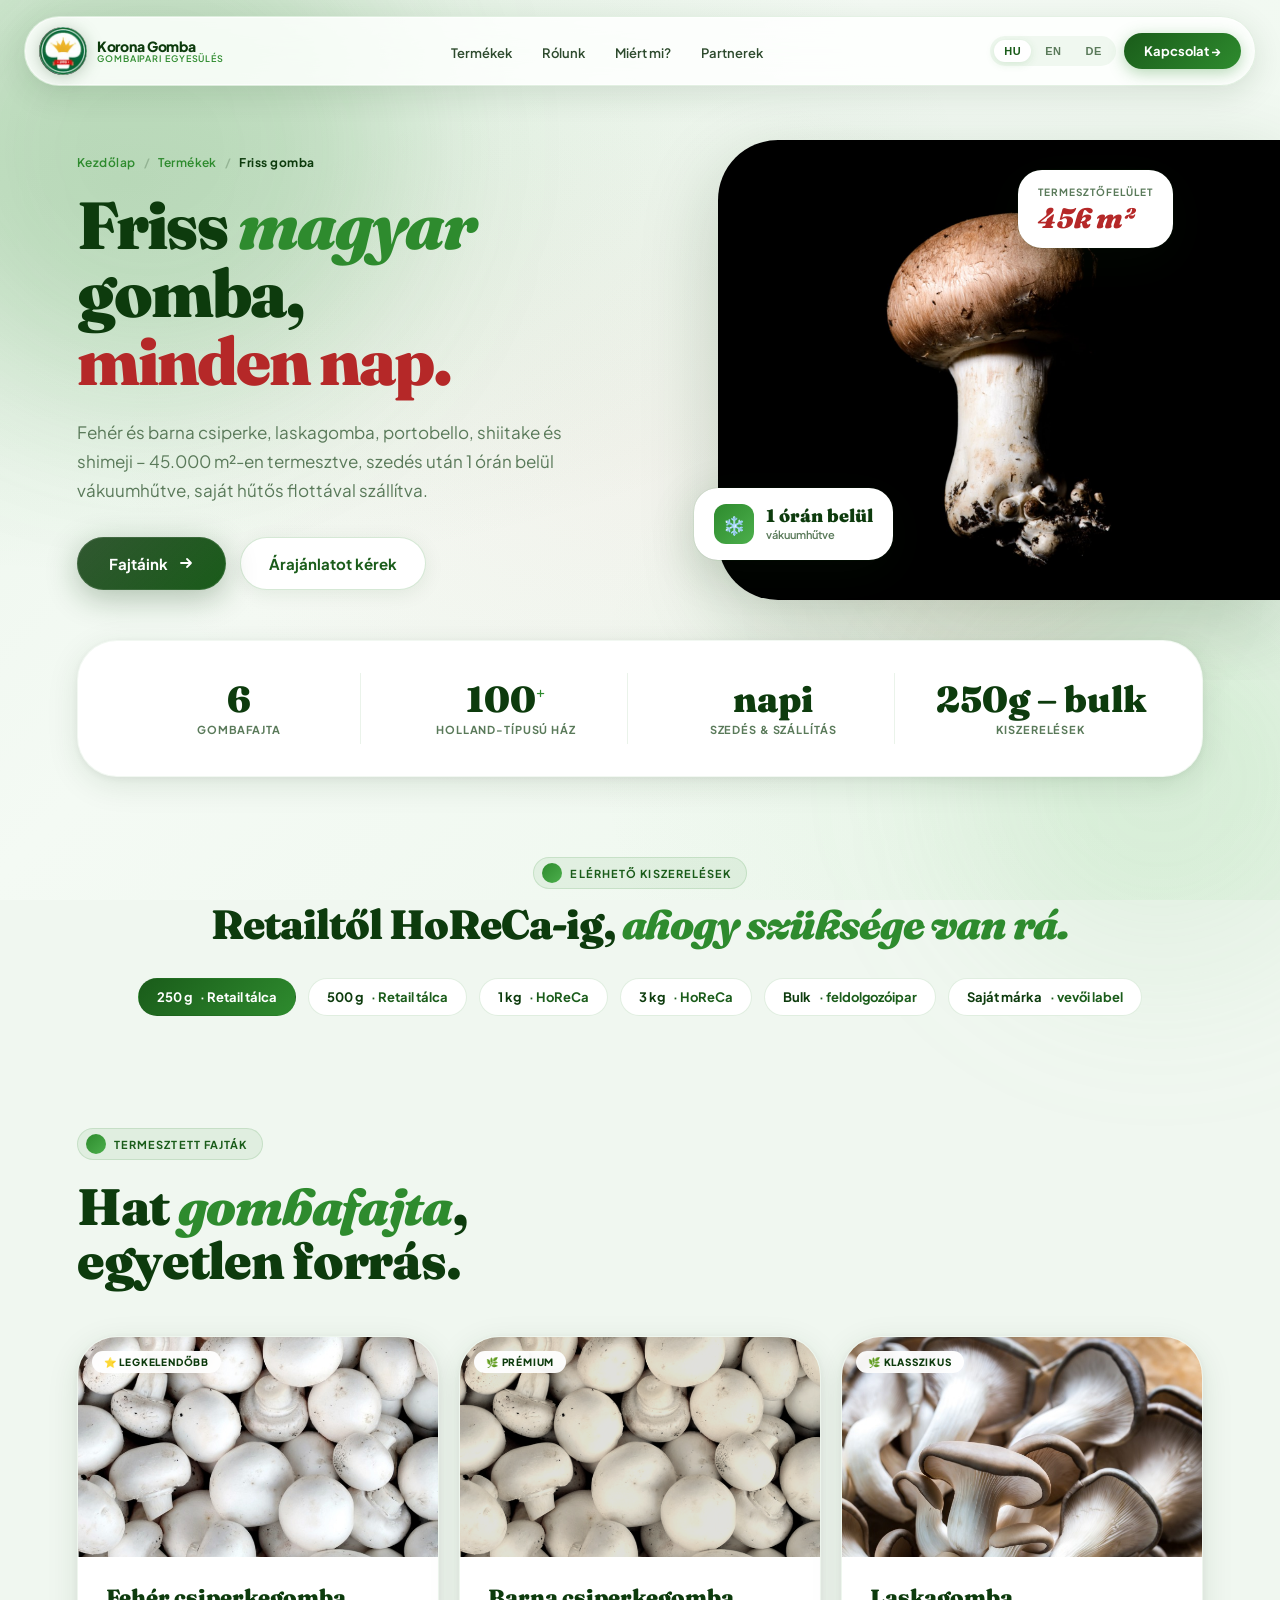
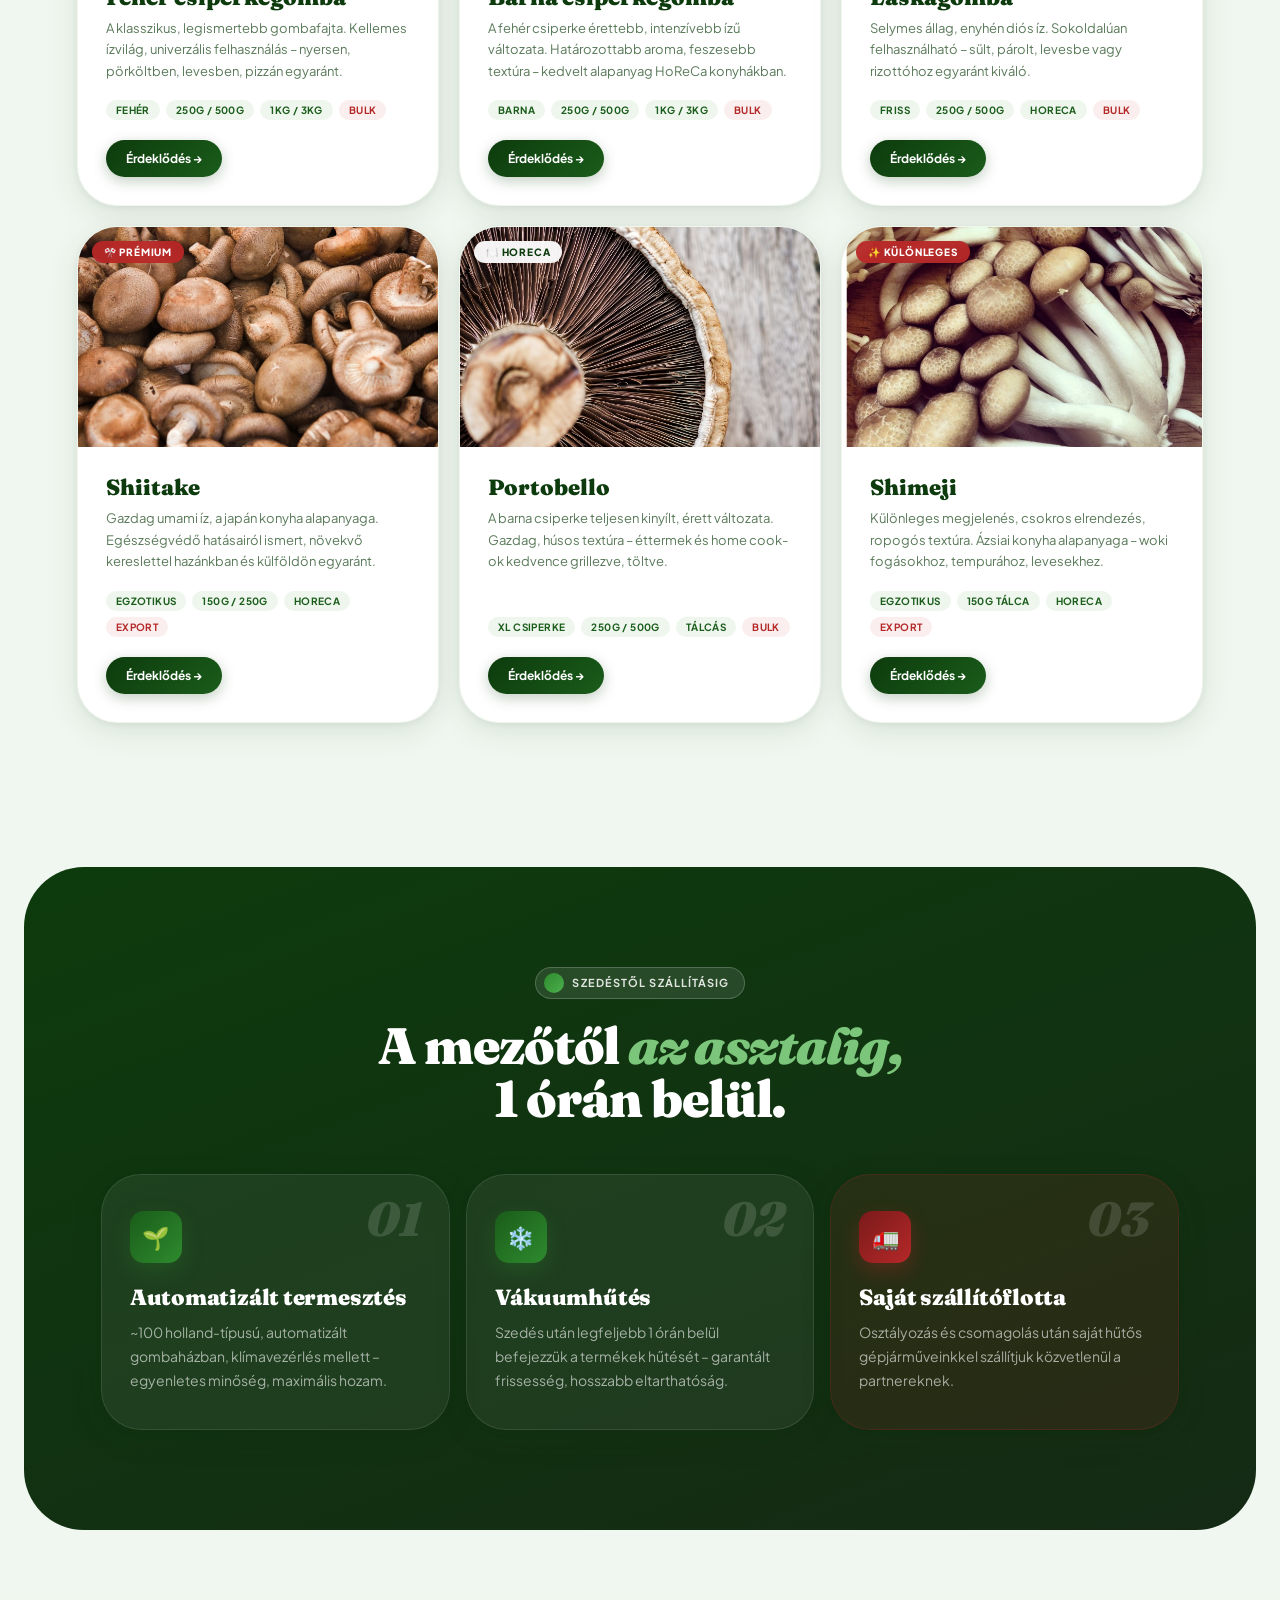
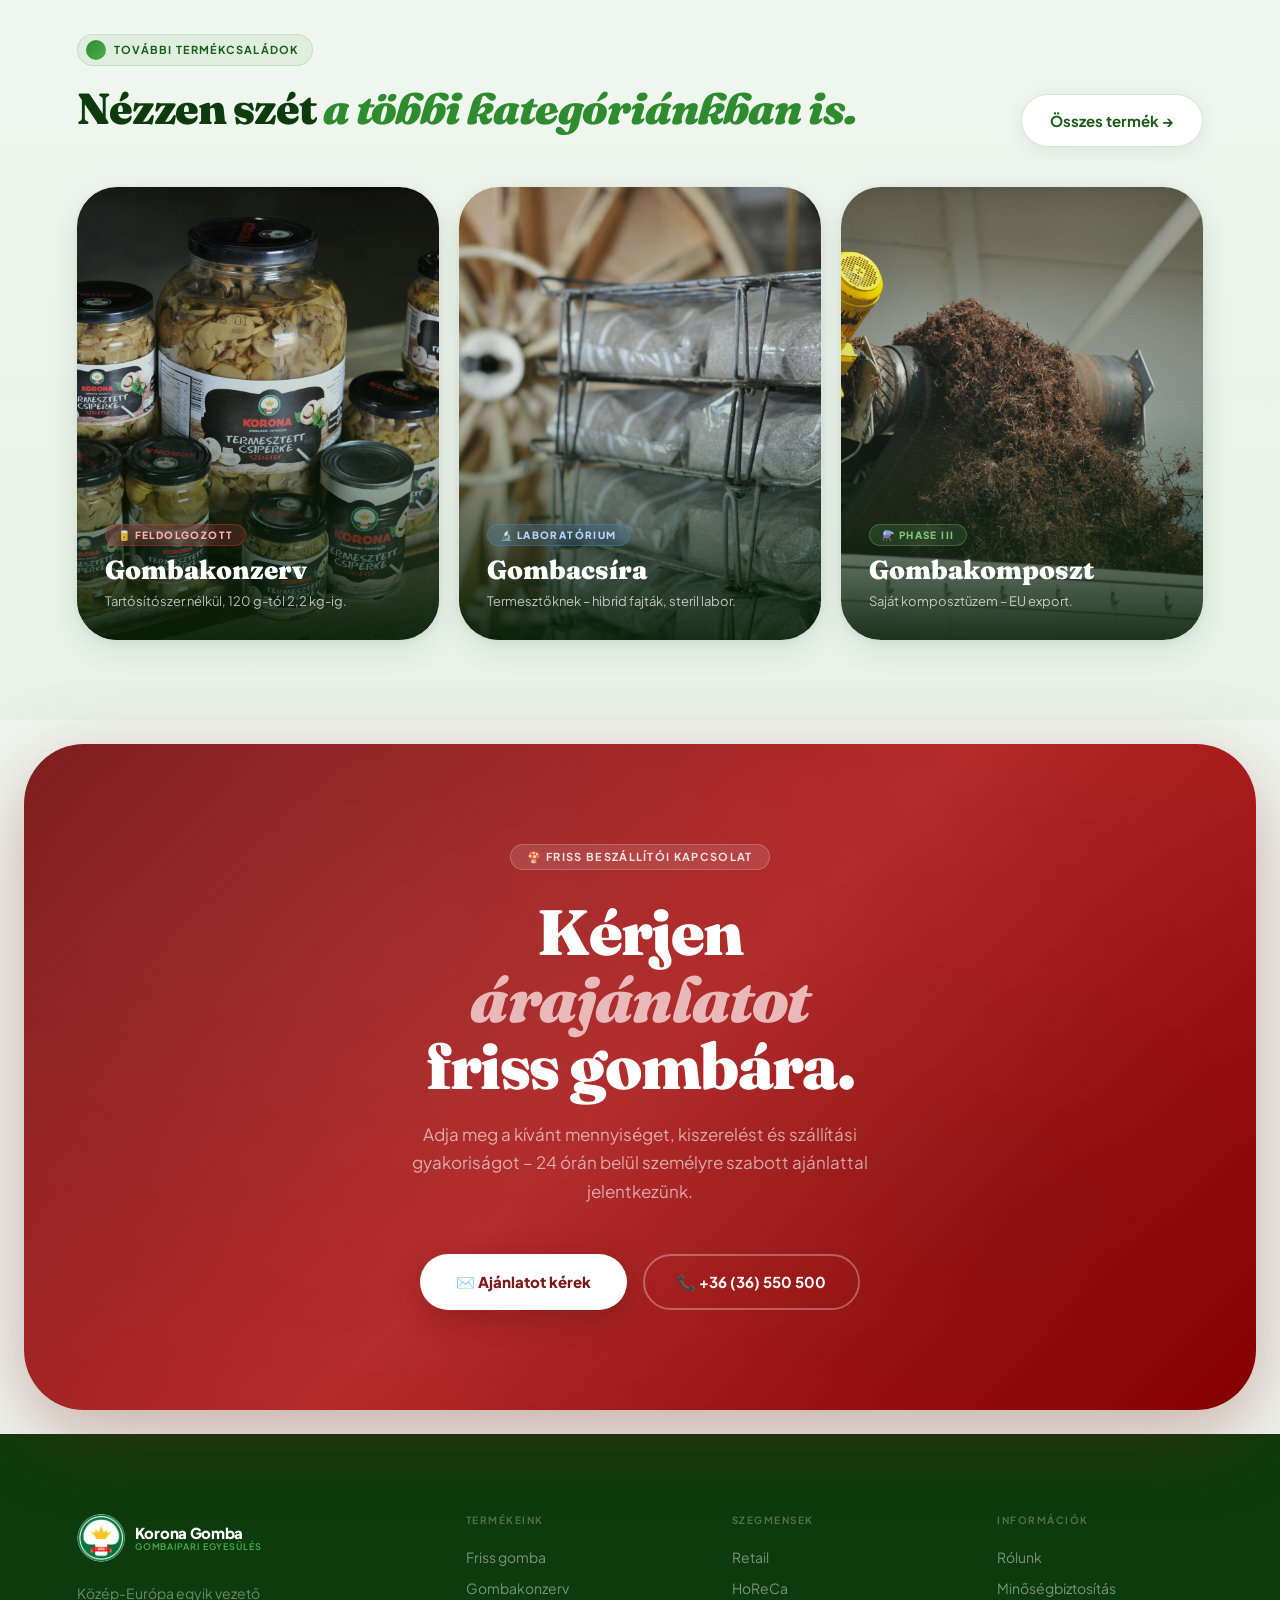
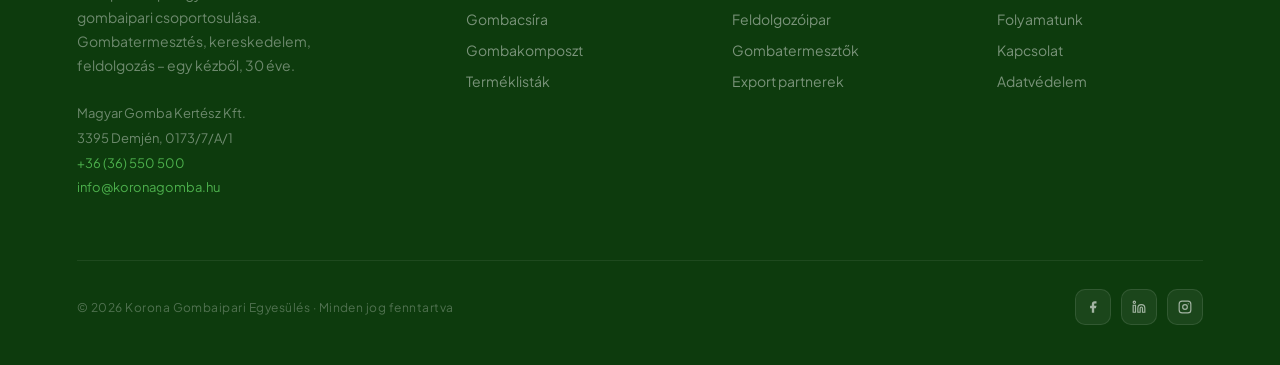
==== friss-gomba.html @ 99c5560e "Add files via upload" ====
<!DOCTYPE html>
<html lang="hu">
<head>
<meta charset="UTF-8">
<meta name="viewport" content="width=device-width, initial-scale=1.0">
<meta name="description" content="Friss gomba – Korona Gomba. Fehér és barna csiperke, laskagomba, shiitake, portobello, shimeji. 45.000 m²-en termesztve, szedés után 1 órán belül vákuumhűtve.">
<title>Friss gomba – Korona Gomba · Csiperke, laska, shiitake, portobello</title>
<link rel="preconnect" href="https://fonts.googleapis.com">
<link rel="preconnect" href="https://fonts.gstatic.com" crossorigin>
<link href="https://fonts.googleapis.com/css2?family=Plus+Jakarta+Sans:ital,wght@0,300;0,400;0,500;0,600;0,700;0,800;1,400&family=Fraunces:ital,opsz,wght@0,9..144,300;0,9..144,700;0,9..144,900;1,9..144,300;1,9..144,700;1,9..144,900&display=swap" rel="stylesheet">
<link rel="stylesheet" href="assets/css/style.css">
<link rel="stylesheet" href="assets/css/shared.css">
</head>
<body>

<div class="page-transition"></div>
<div class="mesh-bg"></div>
<div class="orb orb-1"></div>
<div class="orb orb-2"></div>
<div class="orb orb-3"></div>

<div class="mobile-menu" id="mobileMenu">
  <a href="termekek.html">Termékek</a>
  <a href="rolunk.html">Rólunk</a>
  <a href="miert-mi.html">Miért mi?</a>
  <a href="partnerek.html">Partnerek</a>
  <a href="kapcsolat.html" class="m-cta">Kapcsolat →</a>
</div>

<nav id="nav">
  <a href="index.html" class="nav-logo">
    <img src="assets/img/logo.png" alt="Korona Gomba logó">
    <div class="nav-logo-text">
      <span class="brand">Korona Gomba</span>
      <span class="sub">Gombaipari Egyesülés</span>
    </div>
  </a>
  <ul class="nav-links">
    <li><a href="termekek.html">Termékek</a></li>
    <li><a href="rolunk.html">Rólunk</a></li>
    <li><a href="miert-mi.html">Miért mi?</a></li>
    <li><a href="partnerek.html">Partnerek</a></li>
  </ul>
  <div class="nav-right">
    <div class="nav-lang">
      <button class="lang-btn active">HU</button>
      <button class="lang-btn">EN</button>
      <button class="lang-btn">DE</button>
    </div>
    <a href="kapcsolat.html" class="btn-nav-cta">Kapcsolat →</a>
    <button class="nav-burger" id="burger" aria-label="Menü"><span></span><span></span><span></span></button>
  </div>
</nav>

<!-- ═════════════════ SUBHERO ═════════════════ -->
<section class="subhero">
  <div class="subhero-left">
    <div class="breadcrumb">
      <a href="index.html">Kezdőlap</a>
      <span class="breadcrumb-sep">/</span>
      <a href="termekek.html">Termékek</a>
      <span class="breadcrumb-sep">/</span>
      <span class="breadcrumb-current">Friss gomba</span>
    </div>
    <h1>Friss <span class="italic">magyar</span><br>gomba,<br><span class="red">minden nap.</span></h1>
    <p class="subhero-lead">
      Fehér és barna csiperke, laskagomba, portobello, shiitake és shimeji – 45.000 m²-en termesztve, szedés után 1 órán belül vákuumhűtve, saját hűtős flottával szállítva.
    </p>
    <div class="subhero-actions">
      <a href="#fajtak" class="btn-primary">
        Fajtáink
        <svg width="16" height="16" viewBox="0 0 16 16" fill="none"><path d="M3 8h10M9 4l4 4-4 4" stroke="currentColor" stroke-width="1.8" stroke-linecap="round" stroke-linejoin="round"/></svg>
      </a>
      <a href="kapcsolat.html" class="btn-secondary">Árajánlatot kérek</a>
    </div>
  </div>
  <div class="subhero-right">
    <div class="subhero-img-wrap">
      <img src="assets/img/friss.jpg" alt="Friss gomba">
    </div>
    <div class="subhero-float-card subhero-float-1">
      <div class="sf-icon">❄️</div>
      <div>
        <div class="sf-t">1 órán belül</div>
        <div class="sf-s">vákuumhűtve</div>
      </div>
    </div>
    <div class="subhero-float-card subhero-float-2">
      <div class="sf-label">Termesztőfelület</div>
      <div class="sf-val">45k m²</div>
    </div>
  </div>
</section>

<div class="subhero-stats">
  <div class="sb-stat"><div class="sb-stat-n">6</div><div class="sb-stat-l">gombafajta</div></div>
  <div class="sb-stat"><div class="sb-stat-n">100<sup>+</sup></div><div class="sb-stat-l">holland-típusú ház</div></div>
  <div class="sb-stat"><div class="sb-stat-n">napi</div><div class="sb-stat-l">szedés & szállítás</div></div>
  <div class="sb-stat"><div class="sb-stat-n">250g – bulk</div><div class="sb-stat-l">kiszerelések</div></div>
</div>

<!-- ═════════════════ SIZE PACK ═════════════════ -->
<section style="padding:80px 6vw 20px;text-align:center">
  <div class="section-label reveal" style="margin:0 auto 14px">
    <div class="section-label-dot"></div>
    <span>Elérhető kiszerelések</span>
  </div>
  <h2 class="section-title reveal reveal-d1" style="font-size:clamp(28px,3.2vw,44px);margin-bottom:20px">Retailtől HoReCa-ig, <span class="italic">ahogy szüksége van rá.</span></h2>
  <div class="size-pack reveal reveal-d2" style="justify-content:center">
    <div class="size-chip featured"><strong>250 g</strong> · Retail tálca</div>
    <div class="size-chip"><strong>500 g</strong> · Retail tálca</div>
    <div class="size-chip"><strong>1 kg</strong> · HoReCa</div>
    <div class="size-chip"><strong>3 kg</strong> · HoReCa</div>
    <div class="size-chip"><strong>Bulk</strong> · feldolgozóipar</div>
    <div class="size-chip"><strong>Saját márka</strong> · vevői label</div>
  </div>
</section>

<!-- ═════════════════ FAJTÁK ═════════════════ -->
<section class="section" id="fajtak" style="padding-top:60px">
  <div style="margin-bottom:48px">
    <div class="section-label reveal">
      <div class="section-label-dot"></div>
      <span>Termesztett fajták</span>
    </div>
    <h2 class="section-title reveal reveal-d1">Hat <span class="italic">gombafajta</span>,<br>egyetlen forrás.</h2>
  </div>

  <div class="variant-grid">
    <!-- CSIPERKE -->
    <div class="variant-card reveal" id="csiperke">
      <div class="variant-img-wrap">
        <img src="assets/img/csiperke.jpg" alt="Fehér csiperke">
        <span class="variant-overlay-tag">⭐ Legkelendőbb</span>
      </div>
      <div class="variant-body">
        <div class="variant-name">Fehér csiperkegomba</div>
        <p class="variant-desc">A klasszikus, legismertebb gombafajta. Kellemes ízvilág, univerzális felhasználás – nyersen, pörköltben, levesben, pizzán egyaránt.</p>
        <div class="variant-specs">
          <span class="variant-spec">Fehér</span>
          <span class="variant-spec">250g / 500g</span>
          <span class="variant-spec">1kg / 3kg</span>
          <span class="variant-spec red">Bulk</span>
        </div>
        <a href="kapcsolat.html" class="variant-cta">Érdeklődés →</a>
      </div>
    </div>

    <!-- BARNA CSIPERKE -->
    <div class="variant-card reveal reveal-d1">
      <div class="variant-img-wrap">
        <img src="assets/img/csiperke.jpg" alt="Barna csiperke" style="filter:sepia(.3) brightness(.88)">
        <span class="variant-overlay-tag">🌿 Prémium</span>
      </div>
      <div class="variant-body">
        <div class="variant-name">Barna csiperkegomba</div>
        <p class="variant-desc">A fehér csiperke érettebb, intenzívebb ízű változata. Határozottabb aroma, feszesebb textúra – kedvelt alapanyag HoReCa konyhákban.</p>
        <div class="variant-specs">
          <span class="variant-spec">Barna</span>
          <span class="variant-spec">250g / 500g</span>
          <span class="variant-spec">1kg / 3kg</span>
          <span class="variant-spec red">Bulk</span>
        </div>
        <a href="kapcsolat.html" class="variant-cta">Érdeklődés →</a>
      </div>
    </div>

    <!-- LASKA -->
    <div class="variant-card reveal reveal-d2" id="laska">
      <div class="variant-img-wrap">
        <img src="assets/img/laska.jpg" alt="Laskagomba">
        <span class="variant-overlay-tag">🌿 Klasszikus</span>
      </div>
      <div class="variant-body">
        <div class="variant-name">Laskagomba</div>
        <p class="variant-desc">Selymes állag, enyhén diós íz. Sokoldalúan felhasználható – sült, párolt, levesbe vagy rizottóhoz egyaránt kiváló.</p>
        <div class="variant-specs">
          <span class="variant-spec">Friss</span>
          <span class="variant-spec">250g / 500g</span>
          <span class="variant-spec">HoReCa</span>
          <span class="variant-spec red">Bulk</span>
        </div>
        <a href="kapcsolat.html" class="variant-cta">Érdeklődés →</a>
      </div>
    </div>

    <!-- SHIITAKE -->
    <div class="variant-card reveal" id="shiitake">
      <div class="variant-img-wrap">
        <img src="assets/img/shiita.jpg" alt="Shiitake">
        <span class="variant-overlay-tag red">🎌 Prémium</span>
      </div>
      <div class="variant-body">
        <div class="variant-name">Shiitake</div>
        <p class="variant-desc">Gazdag umami íz, a japán konyha alapanyaga. Egészségvédő hatásairól ismert, növekvő kereslettel hazánkban és külföldön egyaránt.</p>
        <div class="variant-specs">
          <span class="variant-spec">Egzotikus</span>
          <span class="variant-spec">150g / 250g</span>
          <span class="variant-spec">HoReCa</span>
          <span class="variant-spec red">Export</span>
        </div>
        <a href="kapcsolat.html" class="variant-cta">Érdeklődés →</a>
      </div>
    </div>

    <!-- PORTOBELLO -->
    <div class="variant-card reveal reveal-d1" id="portobello">
      <div class="variant-img-wrap">
        <img src="assets/img/porto.jpg" alt="Portobello">
        <span class="variant-overlay-tag">🍽️ HoReCa</span>
      </div>
      <div class="variant-body">
        <div class="variant-name">Portobello</div>
        <p class="variant-desc">A barna csiperke teljesen kinyílt, érett változata. Gazdag, húsos textúra – éttermek és home cook-ok kedvence grillezve, töltve.</p>
        <div class="variant-specs">
          <span class="variant-spec">XL csiperke</span>
          <span class="variant-spec">250g / 500g</span>
          <span class="variant-spec">Tálcás</span>
          <span class="variant-spec red">Bulk</span>
        </div>
        <a href="kapcsolat.html" class="variant-cta">Érdeklődés →</a>
      </div>
    </div>

    <!-- SHIMEJI -->
    <div class="variant-card reveal reveal-d2" id="shimeji">
      <div class="variant-img-wrap">
        <img src="assets/img/shimeji.jpg" alt="Shimeji">
        <span class="variant-overlay-tag red">✨ Különleges</span>
      </div>
      <div class="variant-body">
        <div class="variant-name">Shimeji</div>
        <p class="variant-desc">Különleges megjelenés, csokros elrendezés, ropogós textúra. Ázsiai konyha alapanyaga – woki fogásokhoz, tempurához, levesekhez.</p>
        <div class="variant-specs">
          <span class="variant-spec">Egzotikus</span>
          <span class="variant-spec">150g tálca</span>
          <span class="variant-spec">HoReCa</span>
          <span class="variant-spec red">Export</span>
        </div>
        <a href="kapcsolat.html" class="variant-cta">Érdeklődés →</a>
      </div>
    </div>
  </div>
</section>

<!-- ═════════════════ FOLYAMAT ═════════════════ -->
<section class="content-block dark">
  <div style="text-align:center;margin-bottom:48px">
    <div class="section-label reveal" style="margin:0 auto 20px">
      <div class="section-label-dot"></div>
      <span>Szedéstől szállításig</span>
    </div>
    <h2 class="section-title reveal reveal-d1">A mezőtől <span class="italic" style="color:#7BC67B">az asztalig,</span><br>1 órán belül.</h2>
  </div>

  <div class="info-card-grid">
    <div class="info-card reveal" style="background:rgba(255,255,255,.06);border-color:rgba(255,255,255,.1)">
      <div class="info-card-num" style="color:rgba(255,255,255,.14)">01</div>
      <div class="info-card-icon">🌱</div>
      <div class="info-card-title" style="color:white">Automatizált termesztés</div>
      <p class="info-card-text" style="color:rgba(255,255,255,.6)">~100 holland-típusú, automatizált gombaházban, klímavezérlés mellett – egyenletes minőség, maximális hozam.</p>
    </div>
    <div class="info-card reveal reveal-d1" style="background:rgba(255,255,255,.06);border-color:rgba(255,255,255,.1)">
      <div class="info-card-num" style="color:rgba(255,255,255,.14)">02</div>
      <div class="info-card-icon">❄️</div>
      <div class="info-card-title" style="color:white">Vákuumhűtés</div>
      <p class="info-card-text" style="color:rgba(255,255,255,.6)">Szedés után legfeljebb 1 órán belül befejezzük a termékek hűtését – garantált frissesség, hosszabb eltarthatóság.</p>
    </div>
    <div class="info-card red-card reveal reveal-d2" style="background:rgba(185,40,40,.12);border-color:rgba(185,40,40,.2)">
      <div class="info-card-num" style="color:rgba(255,255,255,.14)">03</div>
      <div class="info-card-icon">🚛</div>
      <div class="info-card-title" style="color:white">Saját szállítóflotta</div>
      <p class="info-card-text" style="color:rgba(255,255,255,.6)">Osztályozás és csomagolás után saját hűtős gépjárműveinkkel szállítjuk közvetlenül a partnereknek.</p>
    </div>
  </div>
</section>

<!-- ═════════════════ RELATED ═════════════════ -->
<section class="related-wrap">
  <div class="related-header">
    <div>
      <div class="section-label reveal">
        <div class="section-label-dot"></div>
        <span>További termékcsaládok</span>
      </div>
      <h2 class="section-title reveal reveal-d1" style="font-size:clamp(30px,3.4vw,48px)">Nézzen szét <span class="italic">a többi kategóriánkban is.</span></h2>
    </div>
    <a href="termekek.html" class="btn-secondary">Összes termék →</a>
  </div>
  <div class="related-grid">
    <a href="gombakonzerv.html" class="related-card">
      <img src="assets/img/konzerv.jpg" alt="Gombakonzerv">
      <div class="related-card-overlay"></div>
      <div class="related-card-body">
        <span class="related-card-kicker" style="color:#FFB0B0;background:rgba(217,64,64,.2);border-color:rgba(217,64,64,.35)">🥫 Feldolgozott</span>
        <div class="related-card-title">Gombakonzerv</div>
        <p class="related-card-desc">Tartósítószer nélkül, 120 g-tól 2,2 kg-ig.</p>
      </div>
    </a>
    <a href="gombacsira.html" class="related-card">
      <img src="assets/img/csira.jpg" alt="Gombacsíra">
      <div class="related-card-overlay"></div>
      <div class="related-card-body">
        <span class="related-card-kicker" style="color:#B8D4FF;background:rgba(80,140,220,.2);border-color:rgba(80,140,220,.35)">🔬 Laboratórium</span>
        <div class="related-card-title">Gombacsíra</div>
        <p class="related-card-desc">Termesztőknek – hibrid fajták, steril labor.</p>
      </div>
    </a>
    <a href="gombakomposzt.html" class="related-card">
      <img src="assets/img/komposzt.jpg" alt="Gombakomposzt">
      <div class="related-card-overlay"></div>
      <div class="related-card-body">
        <span class="related-card-kicker">⚗️ Phase III</span>
        <div class="related-card-title">Gombakomposzt</div>
        <p class="related-card-desc">Saját komposztüzem – EU export.</p>
      </div>
    </a>
  </div>
</section>

<!-- CTA -->
<div class="cta-wrap" style="margin-bottom:24px">
  <div class="cta-eyebrow">🍄 Friss beszállítói kapcsolat</div>
  <h2 class="cta-title">Kérjen<br><em>árajánlatot</em><br>friss gombára.</h2>
  <p class="cta-sub">Adja meg a kívánt mennyiséget, kiszerelést és szállítási gyakoriságot – 24 órán belül személyre szabott ajánlattal jelentkezünk.</p>
  <div class="cta-btns">
    <a href="kapcsolat.html" class="btn-white">✉️ Ajánlatot kérek</a>
    <a href="tel:+3636550500" class="btn-ghost-white">📞 +36 (36) 550 500</a>
  </div>
</div>

<footer>
  <div class="footer-top">
    <div>
      <a href="index.html" class="footer-logo-wrap">
        <img src="assets/img/logo.png" alt="Korona Gomba logó">
        <div class="nav-logo-text">
          <span class="brand">Korona Gomba</span>
          <span class="sub">Gombaipari Egyesülés</span>
        </div>
      </a>
      <p class="footer-tagline">Közép-Európa egyik vezető gombaipari csoportosulása. Gombatermesztés, kereskedelem, feldolgozás – egy kézből, 30 éve.</p>
      <div class="footer-contact">
        Magyar Gomba Kertész Kft.<br>
        3395 Demjén, 0173/7/A/1<br>
        <a href="tel:+3636550500">+36 (36) 550 500</a><br>
        <a href="mailto:info@koronagomba.hu">info@koronagomba.hu</a>
      </div>
    </div>
    <div class="footer-col">
      <h4>Termékeink</h4>
      <ul>
        <li><a href="friss-gomba.html">Friss gomba</a></li>
        <li><a href="gombakonzerv.html">Gombakonzerv</a></li>
        <li><a href="gombacsira.html">Gombacsíra</a></li>
        <li><a href="gombakomposzt.html">Gombakomposzt</a></li>
        <li><a href="termekek.html">Terméklisták</a></li>
      </ul>
    </div>
    <div class="footer-col">
      <h4>Szegmensek</h4>
      <ul>
        <li><a href="partnerek.html">Retail</a></li>
        <li><a href="partnerek.html">HoReCa</a></li>
        <li><a href="partnerek.html">Feldolgozóipar</a></li>
        <li><a href="partnerek.html">Gombatermesztők</a></li>
        <li><a href="partnerek.html">Export partnerek</a></li>
      </ul>
    </div>
    <div class="footer-col">
      <h4>Információk</h4>
      <ul>
        <li><a href="rolunk.html">Rólunk</a></li>
        <li><a href="miert-mi.html">Minőségbiztosítás</a></li>
        <li><a href="miert-mi.html">Folyamatunk</a></li>
        <li><a href="kapcsolat.html">Kapcsolat</a></li>
        <li><a href="#">Adatvédelem</a></li>
      </ul>
    </div>
  </div>
  <div class="footer-bottom">
    <div class="footer-copy">© 2026 Korona Gombaipari Egyesülés · Minden jog fenntartva</div>
    <div class="footer-social">
      <a href="https://facebook.com/frissmagyargomba" class="social-btn" target="_blank" rel="noopener" aria-label="Facebook">
        <svg width="14" height="14" viewBox="0 0 24 24" fill="rgba(255,255,255,.6)"><path d="M18 2h-3a5 5 0 00-5 5v3H7v4h3v8h4v-8h3l1-4h-4V7a1 1 0 011-1h3z"/></svg>
      </a>
      <a href="https://linkedin.com" class="social-btn" target="_blank" rel="noopener" aria-label="LinkedIn">
        <svg width="14" height="14" viewBox="0 0 24 24" fill="none" stroke="rgba(255,255,255,.6)" stroke-width="2"><path d="M16 8a6 6 0 016 6v7h-4v-7a2 2 0 00-2-2 2 2 0 00-2 2v7h-4v-7a6 6 0 016-6zM2 9h4v12H2z"/><circle cx="4" cy="4" r="2"/></svg>
      </a>
      <a href="https://instagram.com" class="social-btn" target="_blank" rel="noopener" aria-label="Instagram">
        <svg width="14" height="14" viewBox="0 0 24 24" fill="none" stroke="rgba(255,255,255,.6)" stroke-width="2"><rect x="2" y="2" width="20" height="20" rx="5"/><circle cx="12" cy="12" r="4"/><circle cx="17.5" cy="6.5" r="1" fill="rgba(255,255,255,.6)" stroke="none"/></svg>
      </a>
    </div>
  </div>
</footer>

<script src="assets/js/subpages.js"></script>
</body>
</html>
---- assets/css/style.css ----
:root{--g1:#0D3B0D;--g2:#1A5C1A;--g3:#2E8B2E;--g4:#4CAF4C;--g5:#7BC67B;--r1:#7B1A1A;--r2:#B52828;--r3:#D94040;--bg:#F0F7F0;--bg2:#E4F2E4;--white:#FFFFFF;--text:#0D2010;--text2:#2D4A2D;--text3:#5A7A5A;--rm:24px;--rl:40px;--rxl:60px;--sh-sm:0 4px 20px rgba(13,59,13,.08);--sh-md:0 12px 48px rgba(13,59,13,.14);--sh-lg:0 24px 80px rgba(13,59,13,.2);--sh-card:0 8px 32px rgba(13,59,13,.1),0 2px 8px rgba(13,59,13,.06)}
*{margin:0;padding:0;box-sizing:border-box}
html{scroll-behavior:smooth}
body{font-family:'Plus Jakarta Sans',sans-serif;background:var(--bg);color:var(--text);overflow-x:hidden;-webkit-font-smoothing:antialiased}

/* MESH BG */
.mesh-bg{position:fixed;inset:0;z-index:-2;background:radial-gradient(ellipse 120% 80% at 10% 20%,rgba(46,139,46,.12) 0%,transparent 55%),radial-gradient(ellipse 80% 100% at 90% 80%,rgba(123,198,123,.1) 0%,transparent 55%),radial-gradient(ellipse 60% 60% at 50% 50%,rgba(217,64,64,.04) 0%,transparent 70%),linear-gradient(135deg,#EBF5EB 0%,#F4FAF4 40%,#EDF7ED 100%);pointer-events:none}
.orb{position:fixed;border-radius:50%;filter:blur(80px);pointer-events:none;z-index:-1;animation:orbFloat ease-in-out infinite}
.orb-1{width:500px;height:500px;background:rgba(46,139,46,.18);top:-100px;left:-100px;animation-duration:18s}
.orb-2{width:400px;height:400px;background:rgba(123,198,123,.12);bottom:-80px;right:-80px;animation-duration:22s;animation-delay:-8s}
.orb-3{width:300px;height:300px;background:rgba(185,46,46,.08);top:40%;right:10%;animation-duration:16s;animation-delay:-4s}
@keyframes orbFloat{0%,100%{transform:translate(0,0) scale(1)}33%{transform:translate(40px,-30px) scale(1.05)}66%{transform:translate(-20px,40px) scale(.95)}}

/* CURSOR */
.cursor{width:12px;height:12px;background:var(--g3);border-radius:50%;position:fixed;pointer-events:none;z-index:9999;transform:translate(-50%,-50%);transition:transform .1s,width .3s,height .3s,background .3s}
.cursor-follower{width:36px;height:36px;border:1.5px solid rgba(46,139,46,.4);border-radius:50%;position:fixed;pointer-events:none;z-index:9998;transform:translate(-50%,-50%);transition:transform .12s ease-out,width .3s,height .3s,opacity .3s}
.cursor.hover{width:8px;height:8px;background:var(--r2)}
.cursor-follower.hover{width:52px;height:52px;border-color:rgba(185,40,40,.35)}

/* NAV */
nav{position:fixed;top:16px;left:50%;transform:translateX(-50%);z-index:200;width:calc(100% - 48px);max-width:1280px;background:rgba(255,255,255,.85);backdrop-filter:blur(28px) saturate(180%);-webkit-backdrop-filter:blur(28px) saturate(180%);border:1px solid rgba(46,139,46,.12);border-radius:100px;padding:10px 14px 10px 14px;display:flex;align-items:center;justify-content:space-between;box-shadow:0 8px 32px rgba(13,59,13,.12),0 0 0 1px rgba(255,255,255,.6) inset;transition:all .4s ease}
nav.scrolled{background:rgba(255,255,255,.97);box-shadow:0 12px 48px rgba(13,59,13,.18)}
.nav-logo{display:flex;align-items:center;gap:10px;text-decoration:none}
.nav-logo img{width:48px;height:48px;object-fit:contain;border-radius:50%;filter:drop-shadow(0 2px 8px rgba(13,59,13,.25))}
.nav-logo-text{display:flex;flex-direction:column;line-height:1.15}
.nav-logo-text .brand{font-weight:800;font-size:14px;color:var(--g1);letter-spacing:-.02em}
.nav-logo-text .sub{font-size:9px;font-weight:600;color:var(--g3);letter-spacing:.1em;text-transform:uppercase}
.nav-links{display:flex;align-items:center;gap:2px;list-style:none}
.nav-links a{padding:8px 14px;border-radius:100px;font-size:13px;font-weight:600;color:var(--text2);text-decoration:none;transition:all .2s;white-space:nowrap}
.nav-links a:hover{background:rgba(46,139,46,.08);color:var(--g2)}
.nav-right{display:flex;align-items:center;gap:8px}
.nav-lang{display:flex;align-items:center;gap:4px;background:rgba(46,139,46,.06);border-radius:100px;padding:4px}
.lang-btn{padding:5px 10px;border-radius:100px;font-size:11px;font-weight:700;color:var(--text3);cursor:pointer;transition:all .2s;letter-spacing:.05em;border:none;background:transparent}
.lang-btn.active{background:white;color:var(--g2);box-shadow:0 2px 8px rgba(46,139,46,.15)}
.btn-nav-cta{padding:10px 20px;background:linear-gradient(135deg,var(--g2),var(--g3));color:white;border-radius:100px;font-size:13px;font-weight:700;text-decoration:none;box-shadow:0 4px 16px rgba(46,139,46,.35);transition:all .3s;white-space:nowrap}
.btn-nav-cta:hover{transform:translateY(-2px);box-shadow:0 8px 24px rgba(46,139,46,.45)}
.nav-burger{display:none;flex-direction:column;gap:5px;cursor:pointer;padding:10px;border:none;background:transparent}
.nav-burger span{width:22px;height:2px;background:var(--g1);border-radius:2px;transition:all .3s;display:block}
.nav-burger.open span:nth-child(1){transform:translateY(7px) rotate(45deg)}
.nav-burger.open span:nth-child(2){opacity:0}
.nav-burger.open span:nth-child(3){transform:translateY(-7px) rotate(-45deg)}
.mobile-menu{display:none;position:fixed;inset:0;background:rgba(13,59,13,.97);backdrop-filter:blur(20px);z-index:190;flex-direction:column;align-items:center;justify-content:center;gap:8px}
.mobile-menu.open{display:flex}
.mobile-menu a{font-family:'Fraunces',serif;font-size:clamp(32px,8vw,56px);font-weight:900;color:white;text-decoration:none;letter-spacing:-.02em;padding:8px 24px;border-radius:100px;transition:all .3s;opacity:.7}
.mobile-menu a:hover{opacity:1;color:var(--g5);background:rgba(255,255,255,.05)}
.mobile-menu .m-cta{margin-top:24px;padding:16px 40px;background:var(--r2);color:white;border-radius:100px;font-family:'Plus Jakarta Sans',sans-serif;font-size:16px;font-weight:700;opacity:1 !important}

/* HERO */
.hero{min-height:100vh;padding-top:100px;display:grid;grid-template-columns:1fr 1fr;align-items:center;position:relative;overflow:hidden;padding-left:6vw;padding-right:0}
.hero-left{padding-right:40px;padding-bottom:80px}
.hero-pill{display:inline-flex;align-items:center;gap:8px;background:rgba(46,139,46,.1);border:1px solid rgba(46,139,46,.2);border-radius:100px;padding:6px 16px 6px 8px;margin-bottom:28px;animation:fadeUp .8s ease .2s both}
.hero-pill-dot{width:26px;height:26px;background:linear-gradient(135deg,var(--g3),var(--g4));border-radius:50%;display:flex;align-items:center;justify-content:center;font-size:13px}
.hero-pill span{font-size:12px;font-weight:600;color:var(--g2);letter-spacing:.02em}
.hero h1{font-family:'Fraunces',serif;font-size:clamp(48px,5.5vw,82px);font-weight:900;line-height:1;letter-spacing:-.03em;color:var(--g1);margin-bottom:24px;animation:fadeUp .8s ease .35s both}
.hero h1 .italic{font-style:italic;color:var(--g3)}
.hero h1 .red{color:var(--r2)}
.hero-sub{font-size:17px;line-height:1.7;color:var(--text3);max-width:480px;margin-bottom:44px;font-weight:400;animation:fadeUp .8s ease .5s both}
.hero-actions{display:flex;gap:14px;align-items:center;animation:fadeUp .8s ease .65s both;flex-wrap:wrap}
.btn-primary{display:inline-flex;align-items:center;gap:10px;padding:16px 32px;background:linear-gradient(135deg,var(--g1),var(--g2));color:white;border-radius:100px;font-size:15px;font-weight:700;text-decoration:none;box-shadow:0 8px 32px rgba(13,59,13,.3),0 0 0 1px rgba(255,255,255,.1) inset;transition:all .3s cubic-bezier(.34,1.56,.64,1);position:relative;overflow:hidden}
.btn-primary::before{content:'';position:absolute;inset:0;background:linear-gradient(135deg,rgba(255,255,255,.15),transparent);border-radius:inherit}
.btn-primary:hover{transform:translateY(-3px) scale(1.02);box-shadow:0 16px 48px rgba(13,59,13,.4)}
.btn-secondary{display:inline-flex;align-items:center;gap:8px;padding:16px 28px;background:white;color:var(--g2);border-radius:100px;font-size:15px;font-weight:700;text-decoration:none;border:1.5px solid rgba(46,139,46,.2);box-shadow:var(--sh-sm);transition:all .3s}
.btn-secondary:hover{border-color:var(--g3);box-shadow:var(--sh-md);transform:translateY(-2px)}
.hero-stats{display:flex;gap:36px;margin-top:52px;animation:fadeUp .8s ease .8s both}
.hero-stat-num{font-family:'Fraunces',serif;font-size:38px;font-weight:900;color:var(--g1);line-height:1}
.hero-stat-num sup{font-size:18px;color:var(--g3)}
.hero-stat-label{font-size:11px;font-weight:600;color:var(--text3);letter-spacing:.08em;text-transform:uppercase;margin-top:4px}
.hero-right{position:relative;height:100vh;min-height:700px}
.hero-img-main{position:absolute;top:80px;right:0;width:75%;height:calc(100% - 100px);border-radius:var(--rxl) 0 0 var(--rxl);overflow:hidden;box-shadow:var(--sh-lg)}
.hero-img-main img{width:100%;height:100%;object-fit:cover;transition:transform 8s ease}
.hero-img-main:hover img{transform:scale(1.05)}
.hero-card-float{position:absolute;background:white;border-radius:var(--rm);box-shadow:var(--sh-md),0 0 0 1px rgba(46,139,46,.06);padding:16px 20px;backdrop-filter:blur(20px)}
.hero-card-1{bottom:110px;left:-20px;display:flex;align-items:center;gap:12px;animation:float1 4s ease-in-out infinite}
.hero-card-1-icon{width:48px;height:48px;background:linear-gradient(135deg,var(--g3),var(--g4));border-radius:14px;display:flex;align-items:center;justify-content:center;font-size:22px;flex-shrink:0}
.hero-card-1 .c-title{font-size:13px;font-weight:800;color:var(--text);margin-bottom:2px}
.hero-card-1 .c-sub{font-size:11px;color:var(--text3);font-weight:500}
.hero-card-2{top:120px;left:0;display:flex;flex-direction:column;gap:8px;min-width:160px;animation:float2 5s ease-in-out infinite;animation-delay:-2s}
.hero-card-2 .c-label{font-size:10px;font-weight:700;color:var(--text3);letter-spacing:.1em;text-transform:uppercase}
.hero-card-2 .c-value{font-family:'Fraunces',serif;font-size:28px;font-weight:900;color:var(--g1);line-height:1}
.hero-card-2 .c-bar{height:6px;background:var(--bg2);border-radius:3px;overflow:hidden}
.hero-card-2 .c-bar-fill{height:100%;width:90%;background:linear-gradient(90deg,var(--g2),var(--g4));border-radius:3px}
.hero-card-3{top:50%;right:-2px;transform:translateY(-50%);background:linear-gradient(135deg,var(--r2),var(--r3));color:white;display:flex;flex-direction:column;gap:4px;padding:20px 18px;min-width:120px;border-radius:var(--rm) 0 0 var(--rm);box-shadow:0 12px 40px rgba(185,40,40,.35)}
.hero-card-3 .c-icon{font-size:22px;margin-bottom:4px}
.hero-card-3 .c-val{font-family:'Fraunces',serif;font-size:28px;font-weight:900;line-height:1}
.hero-card-3 .c-lbl{font-size:9px;opacity:.85;font-weight:600;letter-spacing:.08em;text-transform:uppercase}
@keyframes float1{0%,100%{transform:translateY(0)}50%{transform:translateY(-12px)}}
@keyframes float2{0%,100%{transform:translateY(0)}50%{transform:translateY(-8px)}}

/* SCROLL INDICATOR */
.scroll-indicator{position:absolute;bottom:40px;left:50%;transform:translateX(-50%);display:flex;flex-direction:column;align-items:center;gap:8px;animation:fadeIn 1.5s ease 1.5s both;z-index:10}
.scroll-mouse{width:26px;height:40px;border:2px solid rgba(46,139,46,.35);border-radius:13px;display:flex;justify-content:center;padding-top:6px}
.scroll-wheel{width:3px;height:8px;background:var(--g3);border-radius:2px;animation:scrollWheel 2s ease infinite}
.scroll-txt{font-size:9px;font-weight:700;letter-spacing:.15em;text-transform:uppercase;color:var(--text3)}
@keyframes scrollWheel{0%{transform:translateY(0);opacity:1}100%{transform:translateY(10px);opacity:0}}
@keyframes fadeIn{from{opacity:0}to{opacity:1}}

/* TICKER */
.ticker{margin:0 24px;background:linear-gradient(135deg,var(--g1),var(--g2));border-radius:var(--rl);padding:18px 0;overflow:hidden;position:relative;box-shadow:0 8px 32px rgba(13,59,13,.25)}
.ticker::before,.ticker::after{content:'';position:absolute;top:0;bottom:0;width:80px;z-index:2}
.ticker::before{left:0;background:linear-gradient(90deg,var(--g1),transparent)}
.ticker::after{right:0;background:linear-gradient(-90deg,var(--g1),transparent)}
.ticker-inner{display:flex;white-space:nowrap;animation:ticker 28s linear infinite}
.ticker-inner:hover{animation-play-state:paused}
.ticker-item{display:inline-flex;align-items:center;gap:12px;padding:0 28px;font-size:13px;font-weight:600;color:rgba(255,255,255,.75);letter-spacing:.04em}
.ticker-gem{width:6px;height:6px;background:linear-gradient(135deg,var(--g4),var(--g5));border-radius:2px;transform:rotate(45deg);flex-shrink:0}
.ticker-red .ticker-gem{background:linear-gradient(135deg,var(--r3),#FF8080)}
.ticker-red{color:rgba(255,200,200,.85)}
@keyframes ticker{0%{transform:translateX(0)}100%{transform:translateX(-50%)}}

/* SECTION COMMONS */
.section{padding:120px 6vw}
.section-label{display:inline-flex;align-items:center;gap:8px;background:rgba(46,139,46,.08);border:1px solid rgba(46,139,46,.15);border-radius:100px;padding:5px 14px 5px 8px;margin-bottom:20px}
.section-label-dot{width:20px;height:20px;background:linear-gradient(135deg,var(--g3),var(--g4));border-radius:50%;flex-shrink:0}
.section-label span{font-size:11px;font-weight:700;color:var(--g2);letter-spacing:.1em;text-transform:uppercase}
.section-title{font-family:'Fraunces',serif;font-size:clamp(36px,4vw,58px);font-weight:900;line-height:1.05;letter-spacing:-.025em;color:var(--g1);margin-bottom:16px}
.section-title .italic{font-style:italic;color:var(--g3)}
.section-title .red{color:var(--r2)}
.section-sub{font-size:16px;line-height:1.75;color:var(--text3);max-width:520px;font-weight:400}

/* PRODUCTS */
.products-grid{display:grid;grid-template-columns:2fr 1fr 1fr;grid-template-rows:auto auto;gap:16px}
.product-card{position:relative;border-radius:var(--rl);overflow:hidden;background:white;box-shadow:var(--sh-card);cursor:pointer;transition:box-shadow .4s,translate .4s cubic-bezier(.34,1.2,.64,1);will-change:translate;transform:translateZ(0)}
.product-card:hover{translate:0 -10px;box-shadow:var(--sh-lg)}
.product-card.large{grid-row:span 2;min-height:520px}
.product-card.medium{min-height:245px}
.product-img{width:100%;height:100%;object-fit:cover;position:absolute;inset:0;transition:transform .7s ease;transform-origin:center;will-change:transform}
.product-card:hover .product-img{transform:scale(1.08)}
.product-overlay{position:absolute;inset:0;background:linear-gradient(to top,rgba(5,30,5,.88) 0%,rgba(5,30,5,.15) 55%,transparent 100%)}
.product-content{position:absolute;bottom:0;left:0;right:0;padding:28px;transform:translateY(8px);transition:transform .35s ease}
.product-card:hover .product-content{transform:translateY(0)}
.product-badge{display:inline-flex;align-items:center;gap:6px;background:rgba(255,255,255,.15);backdrop-filter:blur(12px);border:1px solid rgba(255,255,255,.25);border-radius:100px;padding:4px 12px;margin-bottom:10px}
.product-badge span{font-size:10px;font-weight:700;color:rgba(255,255,255,.9);letter-spacing:.1em;text-transform:uppercase}
.product-name{font-family:'Fraunces',serif;font-size:clamp(22px,2.5vw,34px);font-weight:900;color:white;line-height:1.1;margin-bottom:8px}
.product-desc-card{font-size:13px;color:rgba(255,255,255,.7);line-height:1.5;opacity:0;transform:translateY(8px);transition:all .35s ease .05s;max-width:280px;margin-bottom:14px}
.product-card:hover .product-desc-card{opacity:1;transform:translateY(0)}
.product-link-btn{display:inline-flex;align-items:center;gap:6px;background:white;color:var(--g1);padding:8px 18px;border-radius:100px;font-size:12px;font-weight:700;text-decoration:none;opacity:0;transform:translateY(8px);transition:all .35s ease .1s}
.product-card:hover .product-link-btn{opacity:1;transform:translateY(0)}
.product-card-solid{display:flex;flex-direction:column;justify-content:flex-end;padding:28px}
.product-card-solid.green-solid{background:linear-gradient(135deg,var(--g1) 0%,var(--g2) 100%)}
.product-card-solid.red-solid{background:linear-gradient(135deg,var(--r1),var(--r2))}
.solid-icon{font-size:44px;margin-bottom:auto;padding-top:24px;display:block;filter:drop-shadow(0 6px 14px rgba(0,0,0,.3))}
.solid-name{font-family:'Fraunces',serif;font-size:22px;font-weight:900;color:white;margin-bottom:6px;line-height:1.1}
.solid-desc{font-size:12px;color:rgba(255,255,255,.6);line-height:1.5}

/* PARTNER MARQUEE */
.partner-marquee-wrap{padding:60px 0 80px}
.partner-marquee-label{text-align:center}
.partner-marquee-outer{overflow:hidden;position:relative;}
.partner-marquee-outer::before,.partner-marquee-outer::after{content:'';position:absolute;top:0;bottom:0;width:120px;z-index:2;pointer-events:none}
.partner-marquee-outer::before{left:0;background:linear-gradient(90deg,var(--bg),transparent)}
.partner-marquee-outer::after{right:0;background:linear-gradient(-90deg,var(--bg),transparent)}
.partner-marquee-track{display:flex;gap:16px;animation:partnerSlide 32s linear infinite;width:max-content;}
.partner-marquee-track:hover{animation-play-state:paused}
.partner-logo-card{flex-shrink:0;width:160px;height:100px;background:white;border-radius:var(--rm);box-shadow:var(--sh-card);border:1px solid rgba(46,139,46,.07);display:flex;align-items:center;justify-content:center;padding:16px;transition:all .3s;cursor:pointer}
.partner-logo-card:hover{transform:translateY(-4px);box-shadow:var(--sh-md);border-color:rgba(46,139,46,.18)}
.partner-logo-card img{width:100%;height:100%;object-fit:contain;filter:grayscale(30%);transition:filter .3s}
.partner-logo-card:hover img{filter:grayscale(0%)}
@keyframes partnerSlide{0%{transform:translateX(0)}100%{transform:translateX(-50%)}}

/* ABOUT */
.about-inner{display:grid;grid-template-columns:1fr 1fr;gap:80px;align-items:center}
.about-image-stack{position:relative;height:640px}
.about-img-bg{position:absolute;right:0;top:0;width:85%;height:82%;border-radius:var(--rxl);overflow:hidden;box-shadow:var(--sh-lg)}
.about-img-bg img{width:100%;height:100%;object-fit:cover}
.about-img-sm{position:absolute;left:0;bottom:0;width:55%;height:50%;border-radius:var(--rl);overflow:hidden;box-shadow:var(--sh-md);border:4px solid white}
.about-img-sm img{width:100%;height:100%;object-fit:cover}
.about-badge-card{position:absolute;top:45%;right:-24px;background:linear-gradient(135deg,var(--r2),var(--r3));color:white;border-radius:var(--rm);padding:20px 24px;box-shadow:0 16px 48px rgba(185,40,40,.35);text-align:center;min-width:130px}
.about-badge-card .big{font-family:'Fraunces',serif;font-size:48px;font-weight:900;line-height:1}
.about-badge-card .lbl{font-size:10px;font-weight:600;opacity:.85;letter-spacing:.08em;text-transform:uppercase}
.about-green-pill{position:absolute;top:24px;left:-12px;background:linear-gradient(135deg,var(--g2),var(--g3));color:white;border-radius:var(--rm);padding:14px 18px;box-shadow:0 8px 32px rgba(46,139,46,.3);display:flex;align-items:center;gap:10px}
.about-green-pill .pill-icon{font-size:20px}
.about-green-pill .pill-text{font-size:12px;font-weight:700;line-height:1.35;max-width:90px}
.about-milestones{display:grid;grid-template-columns:1fr 1fr;gap:12px;margin-top:40px}
.milestone{background:white;border-radius:var(--rm);padding:20px;box-shadow:var(--sh-card);border:1px solid rgba(46,139,46,.07);transition:all .3s;cursor:default}
.milestone:hover{transform:translateY(-4px);box-shadow:var(--sh-md)}
.milestone-year{font-size:10px;font-weight:700;color:var(--g3);letter-spacing:.12em;text-transform:uppercase;margin-bottom:6px}
.milestone-text{font-size:13px;color:var(--text2);line-height:1.5;font-weight:500}

/* FEATURES */
.features-bg{background:linear-gradient(160deg,var(--g1) 0%,#152A15 100%);border-radius:var(--rxl);margin:0 24px;padding:80px 60px;position:relative;overflow:hidden;box-shadow:var(--sh-lg)}
.features-bg::before{content:'';position:absolute;inset:0;background:radial-gradient(ellipse 60% 80% at 80% 20%,rgba(46,139,46,.2) 0%,transparent 60%),radial-gradient(ellipse 40% 60% at 20% 80%,rgba(185,40,40,.1) 0%,transparent 60%)}
.features-inner{position:relative;z-index:1}
.features-header{display:grid;grid-template-columns:1fr 1fr;gap:60px;align-items:end;margin-bottom:60px}
.features-bg .section-label{background:rgba(255,255,255,.1);border-color:rgba(255,255,255,.2)}
.features-bg .section-label span{color:rgba(255,255,255,.85)}
.features-bg .section-label-dot{background:linear-gradient(135deg,rgba(255,255,255,.3),rgba(255,255,255,.1))}
.features-bg .section-title{color:white}
.features-bg .section-sub{color:rgba(255,255,255,.55)}
.features-grid{display:grid;grid-template-columns:repeat(3,1fr);gap:14px}
.feature-card{background:rgba(255,255,255,.06);border:1px solid rgba(255,255,255,.1);border-radius:var(--rl);padding:36px 28px;transition:all .35s;position:relative;overflow:hidden}
.feature-card::before{content:'';position:absolute;inset:0;background:linear-gradient(135deg,rgba(255,255,255,.08),transparent);border-radius:inherit;opacity:0;transition:opacity .3s}
.feature-card:hover{background:rgba(255,255,255,.1);transform:translateY(-6px)}
.feature-card:hover::before{opacity:1}
.feature-card.red-feature{background:rgba(185,40,40,.18);border-color:rgba(185,40,40,.28)}
.feat-num{font-family:'Fraunces',serif;font-size:64px;font-weight:900;color:rgba(255,255,255,.05);line-height:1;position:absolute;top:12px;right:20px}
.feat-icon{width:52px;height:52px;border-radius:16px;display:flex;align-items:center;justify-content:center;font-size:24px;margin-bottom:20px;background:rgba(255,255,255,.1);position:relative;z-index:1}
.red-feature .feat-icon{background:rgba(185,40,40,.3)}
.feat-title{font-size:17px;font-weight:800;color:white;margin-bottom:10px;line-height:1.25;position:relative;z-index:1}
.feat-text{font-size:13px;color:rgba(255,255,255,.5);line-height:1.65;position:relative;z-index:1}

/* CERT BADGES */
.certs-row{display:flex;gap:14px;flex-wrap:wrap;margin-top:44px}
.cert-badge{display:flex;align-items:center;gap:10px;background:rgba(255,255,255,.08);border:1px solid rgba(255,255,255,.12);border-radius:100px;padding:10px 20px;transition:all .3s}
.cert-badge:hover{background:rgba(255,255,255,.14);transform:translateY(-2px)}
.cert-badge .cert-icon{font-size:18px}
.cert-badge .cert-name{font-size:12px;font-weight:700;color:rgba(255,255,255,.8);letter-spacing:.05em}

/* PROCESS */
.process-header{text-align:center;margin-bottom:80px}
.process-header .section-label{margin:0 auto 20px}
.process-steps{display:grid;grid-template-columns:repeat(5,1fr);gap:0;position:relative}
.process-steps::before{content:'';position:absolute;top:31px;left:10%;right:10%;height:2px;background:linear-gradient(90deg,var(--g3),var(--g4),var(--g3));border-radius:1px;z-index:0}
.process-step{display:flex;flex-direction:column;align-items:center;text-align:center;padding:0 16px;position:relative;z-index:1}
.step-bubble{width:62px;height:62px;background:white;border:2.5px solid var(--g3);border-radius:50%;display:flex;align-items:center;justify-content:center;font-size:22px;margin-bottom:24px;box-shadow:0 8px 24px rgba(46,139,46,.2);transition:all .35s cubic-bezier(.34,1.56,.64,1);position:relative}
.step-bubble::after{content:attr(data-num);position:absolute;top:-8px;right:-8px;width:20px;height:20px;background:linear-gradient(135deg,var(--g2),var(--g3));border-radius:50%;font-size:9px;font-weight:800;color:white;display:flex;align-items:center;justify-content:center}
.process-step:hover .step-bubble{background:var(--g2);border-color:var(--g2);transform:scale(1.15);box-shadow:0 12px 36px rgba(46,139,46,.4)}
.step-title{font-size:14px;font-weight:800;color:var(--g1);margin-bottom:8px}
.step-text{font-size:12px;color:var(--text3);line-height:1.55}

/* NUMBERS SECTION */
.numbers-section{background:linear-gradient(135deg,var(--g1),#0A2A0A);border-radius:var(--rxl);margin:0 24px;padding:80px 60px;position:relative;overflow:hidden}
.numbers-section::before{content:'';position:absolute;inset:0;background:radial-gradient(ellipse at 70% 30%,rgba(46,139,46,.25),transparent 60%)}
.numbers-inner{display:grid;grid-template-columns:repeat(4,1fr);gap:2px;position:relative;z-index:1}
.number-item{padding:40px 30px;text-align:center;border-right:1px solid rgba(255,255,255,.07);transition:background .3s}
.number-item:last-child{border-right:none}
.number-item:hover{background:rgba(255,255,255,.04)}
.number-val{font-family:'Fraunces',serif;font-size:clamp(48px,5vw,72px);font-weight:900;color:white;line-height:1;margin-bottom:8px}
.number-val sup{font-size:28px;color:var(--g4)}
.number-val span.red-num{color:var(--r3)}
.number-label{font-size:12px;font-weight:600;color:rgba(255,255,255,.45);letter-spacing:.1em;text-transform:uppercase}
.number-sub{font-size:11px;color:rgba(255,255,255,.25);margin-top:4px;line-height:1.4}

/* WHY / SPLIT */
.why-section{display:grid;grid-template-columns:1fr 1fr;gap:16px;margin:0 24px;border-radius:var(--rxl);overflow:hidden}
.why-left{background:linear-gradient(160deg,var(--g1),var(--g2));padding:80px 60px;display:flex;flex-direction:column;justify-content:center;position:relative;overflow:hidden}
.why-left::before{content:'';position:absolute;inset:0;background:radial-gradient(ellipse at 80% 20%,rgba(46,139,46,.3),transparent 60%)}
.why-left>*{position:relative;z-index:1}
.why-left .section-label{background:rgba(255,255,255,.1);border-color:rgba(255,255,255,.2)}
.why-left .section-label span{color:white}
.why-left .section-title{color:white;margin-bottom:24px}
.why-img-grid{display:grid;grid-template-columns:1fr 1fr;grid-template-rows:1fr 1fr;gap:4px}
.why-img-cell{overflow:hidden;position:relative}
.why-img-cell img{width:100%;height:100%;object-fit:cover;min-height:230px;transition:transform .6s ease}
.why-img-cell:hover img{transform:scale(1.06)}
.why-img-cell.tall{grid-row:span 2}

/* TESTIMONIAL */
.testimonial-section{padding:100px 6vw;background:transparent}
.test-header{text-align:center;margin-bottom:60px}
.test-header .section-label{margin:0 auto 20px}
.test-grid{display:grid;grid-template-columns:repeat(3,1fr);gap:16px}
.test-card{background:white;border-radius:var(--rl);padding:36px;box-shadow:var(--sh-card);border:1px solid rgba(46,139,46,.07);transition:all .35s;position:relative;overflow:hidden}
.test-card::before{content:'"';position:absolute;top:-10px;right:20px;font-family:'Fraunces',serif;font-size:120px;color:rgba(46,139,46,.06);font-weight:900;line-height:1}
.test-card:hover{transform:translateY(-6px);box-shadow:var(--sh-md)}
.test-card.featured{background:linear-gradient(135deg,var(--g1),var(--g2));border:none}
.test-card.featured::before{color:rgba(255,255,255,.06)}
.test-stars{display:flex;gap:4px;margin-bottom:16px}
.test-star{color:#F5C842;font-size:14px}
.test-text{font-size:14px;line-height:1.75;color:var(--text2);margin-bottom:24px;font-style:italic}
.test-card.featured .test-text{color:rgba(255,255,255,.8)}
.test-author{display:flex;align-items:center;gap:12px}
.test-avatar{width:40px;height:40px;border-radius:50%;background:linear-gradient(135deg,var(--g3),var(--g4));display:flex;align-items:center;justify-content:center;font-size:16px;font-weight:800;color:white;flex-shrink:0}
.test-name{font-size:13px;font-weight:800;color:var(--g1)}
.test-card.featured .test-name{color:white}
.test-role{font-size:11px;color:var(--text3);font-weight:500}
.test-card.featured .test-role{color:rgba(255,255,255,.5)}

/* CTA */
.cta-wrap{margin:24px;background:linear-gradient(135deg,var(--r1),var(--r2),#8B0000);border-radius:var(--rxl);padding:100px 80px;text-align:center;position:relative;overflow:hidden;box-shadow:0 24px 80px rgba(123,26,26,.35)}
.cta-wrap::before{content:'';position:absolute;inset:0;background:radial-gradient(ellipse 60% 80% at 30% 30%,rgba(255,255,255,.05),transparent),radial-gradient(ellipse 50% 70% at 80% 70%,rgba(0,0,0,.1),transparent)}
.cta-wrap>*{position:relative;z-index:1}
.cta-eyebrow{display:inline-flex;align-items:center;gap:8px;background:rgba(255,255,255,.12);border:1px solid rgba(255,255,255,.2);border-radius:100px;padding:5px 16px;font-size:11px;font-weight:700;color:rgba(255,255,255,.85);letter-spacing:.12em;text-transform:uppercase;margin-bottom:28px}
.cta-title{font-family:'Fraunces',serif;font-size:clamp(42px,5vw,72px);font-weight:900;color:white;line-height:1.05;letter-spacing:-.025em;margin-bottom:20px}
.cta-title em{font-style:italic;color:rgba(240,200,200,.9)}
.cta-sub{font-size:17px;color:rgba(255,255,255,.6);max-width:480px;margin:0 auto 48px;line-height:1.7}
.cta-btns{display:flex;gap:16px;justify-content:center;flex-wrap:wrap}
.btn-white{display:inline-flex;align-items:center;gap:10px;padding:16px 36px;background:white;color:var(--r1);border-radius:100px;font-size:15px;font-weight:800;text-decoration:none;box-shadow:0 8px 32px rgba(0,0,0,.2);transition:all .3s cubic-bezier(.34,1.56,.64,1)}
.btn-white:hover{transform:translateY(-3px) scale(1.03);box-shadow:0 16px 48px rgba(0,0,0,.3)}
.btn-ghost-white{display:inline-flex;align-items:center;gap:10px;padding:16px 32px;background:transparent;color:white;border-radius:100px;border:2px solid rgba(255,255,255,.3);font-size:15px;font-weight:700;text-decoration:none;transition:all .3s}
.btn-ghost-white:hover{border-color:white;background:rgba(255,255,255,.1)}

/* NEWSLETTER */
.newsletter{margin:24px;background:white;border-radius:var(--rxl);padding:60px 80px;display:flex;align-items:center;justify-content:space-between;gap:60px;box-shadow:var(--sh-md);border:1px solid rgba(46,139,46,.08);flex-wrap:wrap}
.newsletter-left h3{font-family:'Fraunces',serif;font-size:28px;font-weight:900;color:var(--g1);margin-bottom:6px}
.newsletter-left p{font-size:14px;color:var(--text3)}
.newsletter-form{display:flex;flex:1;max-width:420px;min-width:280px}
.newsletter-input{flex:1;padding:14px 22px;background:var(--bg);border:1.5px solid rgba(46,139,46,.15);border-right:none;border-radius:100px 0 0 100px;font-size:14px;font-family:'Plus Jakarta Sans',sans-serif;color:var(--text);outline:none;transition:border-color .3s}
.newsletter-input::placeholder{color:var(--text3)}
.newsletter-input:focus{border-color:var(--g3)}
.newsletter-btn{padding:14px 26px;background:linear-gradient(135deg,var(--g2),var(--g3));color:white;border-radius:0 100px 100px 0;font-size:13px;font-weight:700;cursor:pointer;border:none;font-family:'Plus Jakarta Sans',sans-serif;transition:all .3s;letter-spacing:.04em}
.newsletter-btn:hover{background:linear-gradient(135deg,var(--g1),var(--g2));box-shadow:0 4px 16px rgba(46,139,46,.3)}

/* FOOTER */
footer{background:var(--g1);padding:80px 6vw 40px;margin-top:8px}
.footer-top{display:grid;grid-template-columns:1.6fr 1fr 1fr 1fr;gap:60px;margin-bottom:60px}
.footer-logo-wrap{display:flex;align-items:center;gap:10px;margin-bottom:20px;text-decoration:none}
.footer-logo-wrap img{width:48px;height:48px;border-radius:50%;object-fit:contain;filter:brightness(1.1)}
.footer-logo-wrap .brand{font-size:15px;font-weight:800;color:white}
.footer-logo-wrap .sub{font-size:9px;font-weight:600;color:var(--g4);letter-spacing:.1em;text-transform:uppercase}
.footer-tagline{font-size:14px;color:rgba(255,255,255,.4);line-height:1.7;max-width:260px;font-weight:400;margin-bottom:24px}
.footer-contact{font-size:13px;line-height:1.9;color:rgba(255,255,255,.4)}
.footer-contact a{color:var(--g4);text-decoration:none}
.footer-contact a:hover{color:var(--g5)}
.footer-col h4{font-size:10px;font-weight:700;color:rgba(255,255,255,.28);letter-spacing:.15em;text-transform:uppercase;margin-bottom:20px}
.footer-col ul{list-style:none}
.footer-col ul li{margin-bottom:10px}
.footer-col ul li a{font-size:14px;color:rgba(255,255,255,.45);text-decoration:none;transition:color .2s;font-weight:400}
.footer-col ul li a:hover{color:var(--g4)}
.footer-bottom{border-top:1px solid rgba(255,255,255,.07);padding-top:28px;display:flex;justify-content:space-between;align-items:center;flex-wrap:wrap;gap:16px}
.footer-copy{font-size:12px;color:rgba(255,255,255,.28);letter-spacing:.04em}
.footer-social{display:flex;gap:10px}
.social-btn{width:36px;height:36px;border-radius:10px;background:rgba(255,255,255,.06);border:1px solid rgba(255,255,255,.1);display:flex;align-items:center;justify-content:center;text-decoration:none;transition:all .2s;font-size:14px}
.social-btn:hover{background:rgba(46,139,46,.2);border-color:var(--g3)}

/* ANIMATIONS */
@keyframes fadeUp{from{opacity:0;transform:translateY(32px)}to{opacity:1;transform:translateY(0)}}
.reveal{opacity:0;transform:translateY(36px);transition:opacity .7s ease,transform .7s ease}
.reveal.visible{opacity:1;transform:translateY(0)}
.reveal-d1{transition-delay:.1s}.reveal-d2{transition-delay:.2s}.reveal-d3{transition-delay:.3s}.reveal-d4{transition-delay:.4s}.reveal-d5{transition-delay:.5s}

/* PAGE TRANSITION */
.page-transition{position:fixed;inset:0;background:var(--g1);z-index:9999;transform:scaleY(1);transform-origin:top;animation:pageReveal .8s cubic-bezier(.77,0,.175,1) .1s forwards}
@keyframes pageReveal{to{transform:scaleY(0);transform-origin:top;pointer-events:none}}

/* RESPONSIVE */
@media(max-width:1100px){
  .hero{grid-template-columns:1fr;padding-right:6vw;padding-top:120px;padding-bottom:60px}
  .hero-right{display:none}
  .products-grid{grid-template-columns:1fr 1fr}
  .product-card.large{grid-row:span 1;min-height:300px}
  .about-inner{grid-template-columns:1fr}
  .about-image-stack{height:400px}
  .features-header{grid-template-columns:1fr}
  .features-grid{grid-template-columns:1fr 1fr}
  .numbers-inner{grid-template-columns:repeat(2,1fr)}
  .number-item{border-right:none;border-bottom:1px solid rgba(255,255,255,.07)}
  .why-section{grid-template-columns:1fr}
  .test-grid{grid-template-columns:1fr 1fr}
  .footer-top{grid-template-columns:1fr 1fr;gap:40px}
}
@media(max-width:768px){
  nav{width:calc(100% - 24px);padding:8px 12px}
  .nav-links{display:none}
  .nav-lang{display:none}
  .nav-burger{display:flex}
  .hero{padding-left:5vw;padding-right:5vw}
  .hero h1{font-size:44px}
  .hero-actions{flex-direction:column;align-items:flex-start}
  .hero-stats{flex-wrap:wrap;gap:24px}
  .section{padding:80px 5vw}
  .products-grid{grid-template-columns:1fr}
  .product-card.large{min-height:340px}
  .about-image-stack{height:340px}
  .about-milestones{grid-template-columns:1fr}
  .process-steps{grid-template-columns:1fr 1fr;gap:32px}
  .process-steps::before{display:none}
  .features-grid{grid-template-columns:1fr}
  .features-bg{margin:12px;padding:48px 28px}
  .numbers-section{margin:12px;padding:52px 32px}
  .numbers-inner{grid-template-columns:1fr 1fr}
  .why-section{margin:12px}
  .why-left{padding:52px 36px}
  .test-grid{grid-template-columns:1fr}
  .cta-wrap{margin:12px;padding:60px 28px}
  .newsletter{margin:12px;padding:40px 28px}
  .ticker{margin:12px}
  .footer-top{grid-template-columns:1fr}
  footer{padding:60px 5vw 32px}
  .footer-bottom{flex-direction:column;align-items:flex-start}
  .about-badge-card{right:-12px}
  .about-img-sm{width:50%;height:45%}
}
@media(max-width:480px){
  .hero h1{font-size:38px}
  .products-grid{grid-template-columns:1fr}
  .numbers-inner{grid-template-columns:1fr}
  .number-item{border-bottom:1px solid rgba(255,255,255,.07);border-right:none}
  .features-header{gap:20px}
  .cta-wrap{padding:48px 20px}
  .newsletter{padding:32px 20px}
}


/* ===== ZÖLD CUSTOM SCROLLBAR ===== */

/* Chrome, Edge, Safari */
::-webkit-scrollbar {
  width: 10px;
}

::-webkit-scrollbar-track {
  background: #0f1a13; /* sötét zöldes háttér */
}

::-webkit-scrollbar-thumb {
  background: linear-gradient(
    180deg,
    #1f7a3a,
    #2fa45c
  );
  border-radius: 12px;
  border: 2px solid #0f1a13;
}

::-webkit-scrollbar-thumb:hover {
  background: linear-gradient(
    180deg,
    #2fa45c,
    #4fdc8c
  );
}

/* Firefox */
* {
  scrollbar-width: thin;
  scrollbar-color: #2fa45c #0f1a13;
}


/* ══════════════════════════════════════════════════
   VÁLTOZÓK & ALAP
══════════════════════════════════════════════════ */
.wk { --wk-ease: cubic-bezier(.16,1,.3,1); }

/* ══════════════════════════════════════════════════
   SZEKCIÓ WRAPPER
══════════════════════════════════════════════════ */
.wk {
  padding: 140px 6vw 160px;
  position: relative;
  overflow: hidden;
  isolation: isolate;
}

/* Háttér szemcsézettség */
.wk-grain {
  position: absolute; inset: 0; z-index: 0;
  pointer-events: none;
  background-image: url("data:image/svg+xml,%3Csvg xmlns='http://www.w3.org/2000/svg' width='300' height='300'%3E%3Cfilter id='g'%3E%3CfeTurbulence type='fractalNoise' baseFrequency='.8' numOctaves='4' stitchTiles='stitch'/%3E%3C/filter%3E%3Crect width='300' height='300' filter='url(%23g)' opacity='1'/%3E%3C/svg%3E");
  opacity: .022;
}

/* Ambient fények */
.wk-light {
  position: absolute; border-radius: 50%;
  filter: blur(120px); pointer-events: none; z-index: 0;
}
.wk-light-1 { width:800px;height:800px;background:radial-gradient(circle,rgba(46,139,46,.09),transparent 70%);top:-300px;right:-200px; }
.wk-light-2 { width:600px;height:600px;background:radial-gradient(circle,rgba(185,40,40,.06),transparent 70%);bottom:-200px;left:-150px; }
.wk-light-3 { width:500px;height:500px;background:radial-gradient(circle,rgba(26,92,180,.05),transparent 70%);top:30%;left:30%; }

/* ══════════════════════════════════════════════════
   FEJLÉC
══════════════════════════════════════════════════ */
.wk-head {
  position: relative; z-index: 2;
  display: flex; align-items: flex-end;
  justify-content: space-between;
  gap: 40px; flex-wrap: wrap;
  margin-bottom: 80px;
}

.wk-label {
  display: flex; align-items: center; gap: 12px;
  margin-bottom: 20px;
}
.wk-label-bar {
  height: 2px; width: 40px;
  background: linear-gradient(90deg,var(--g3),var(--g4));
  border-radius: 1px;
}
.wk-label-txt {
  font-size: 10px; font-weight: 700;
  color: var(--g3); letter-spacing: .22em;
  text-transform: uppercase;
}

.wk-h1 {
  font-family:'Fraunces',serif;
  font-size: clamp(52px,6vw,90px);
  font-weight: 900; line-height: .95;
  letter-spacing: -.04em; color: var(--g1);
}
.wk-h1 .hi { font-style:italic; color:var(--g3); }
.wk-h1 .ho {
  -webkit-text-stroke: 2.5px var(--g1);
  color: transparent;
  display: inline-block;
}

.wk-head-r { max-width:400px; padding-bottom:4px; }
.wk-head-sub {
  font-size:16px; line-height:1.78;
  color:var(--text3); margin-bottom:32px;
}

/* Stat strip */
.wk-stats {
  display:flex; gap:0;
  padding-left:24px;
  border-left:2px solid rgba(46,139,46,.15);
}
.wk-stat { padding:0 24px; }
.wk-stat + .wk-stat { border-left:1px solid rgba(46,139,46,.1); }
.wk-stat-n {
  font-family:'Fraunces',serif;
  font-size:38px; font-weight:900;
  color:var(--g1); line-height:1;
}
.wk-stat-n sup { font-size:18px; color:var(--g3); }
.wk-stat-l {
  font-size:10px; font-weight:700;
  color:var(--text3); letter-spacing:.1em;
  text-transform:uppercase; margin-top:4px;
}

/* ══════════════════════════════════════════════════
   BENTO GRID — 4 kártya garantálva
   Asztali: 2 × 2 egyenlő sorok, aszimmetrikus oszlopok
══════════════════════════════════════════════════ */
.wk-grid {
  display: grid;
  grid-template-columns: 1.55fr 1fr;
  grid-template-rows: 480px 360px;
  gap: 18px;
  position: relative; z-index: 1;
  margin-bottom: 60px;
}

/* 1 → bal felső nagy   */
.wk-c1 { grid-column:1; grid-row:1; }
/* 2 → jobb felső        */
.wk-c2 { grid-column:2; grid-row:1; }
/* 3 → bal alsó          */
.wk-c3 { grid-column:1; grid-row:2; }
/* 4 → jobb alsó         */
.wk-c4 { grid-column:2; grid-row:2; }

/* ══════════════════════════════════════════════════
   BASE KÁRTYA
══════════════════════════════════════════════════ */
.wk-card {
  border-radius: 40px;
  position: relative; overflow: hidden;
  cursor: pointer;
  will-change: transform;
  transform: translateZ(0);

  /* Reveal */
  opacity: 0; translate: 0 60px;
  transition:
    opacity .9s var(--wk-ease),
    translate .9s var(--wk-ease),
    box-shadow .4s ease;
}
.wk-card.wk-show { opacity:1; translate:0 0; }
.wk-card.wk-show:hover {
  box-shadow: 0 48px 120px rgba(5,20,5,.22),
              0 8px 32px  rgba(5,20,5,.12);
}

/* Sheen sweep */
.wk-card::before {
  content:''; position:absolute; inset:0;
  background: linear-gradient(
    115deg,
    transparent 25%,
    rgba(255,255,255,.07) 50%,
    transparent 75%
  );
  transform: translateX(-150%);
  transition: transform .7s ease;
  z-index: 20; pointer-events:none;
}
.wk-card:hover::before { transform: translateX(150%); }

/* ── KÖZÖS KÁRTYA TARTALOM ── */
.wk-body {
  position:absolute; bottom:0; left:0; right:0;
  padding: 30px 30px 32px;
  z-index: 3;
}

.wk-tag {
  display:inline-flex; align-items:center; gap:6px;
  border-radius:100px; padding:5px 13px;
  font-size:9px; font-weight:800;
  letter-spacing:.16em; text-transform:uppercase;
  margin-bottom:14px; backdrop-filter:blur(12px);
  border:1px solid transparent;
}

.wk-name {
  font-family:'Fraunces',serif;
  font-weight:900; color:white; line-height:1.0;
  letter-spacing:-.025em; margin-bottom:10px;
}
.wk-name-lg { font-size: clamp(30px,3.5vw,50px); }
.wk-name-md { font-size: clamp(24px,2.4vw,34px); }

.wk-desc {
  font-size:13px; line-height:1.68;
  color:rgba(255,255,255,.55);
  max-width:380px; margin-bottom:18px;
  opacity:0; translate:0 12px;
  transition: opacity .38s ease .06s, translate .38s ease .06s;
}
.wk-card:hover .wk-desc { opacity:1; translate:0 0; }

.wk-cta {
  display:inline-flex; align-items:center; gap:8px;
  padding:10px 22px; background:white; border-radius:100px;
  font-size:12px; font-weight:800; text-decoration:none;
  letter-spacing:.03em;
  opacity:0; translate:0 12px;
  transition: opacity .38s ease .12s, translate .38s ease .12s, box-shadow .25s;
}
.wk-card:hover .wk-cta { opacity:1; translate:0 0; }
.wk-cta:hover { box-shadow:0 6px 24px rgba(0,0,0,.2); }
.wk-cta svg { transition:transform .2s; }
.wk-cta:hover svg { transform:translateX(4px); }
.wk-cta-g { color:var(--g1); }
.wk-cta-r { color:var(--r1); }
.wk-cta-b { color:#071830; }
.wk-cta-y { color:#2A1800; }

/* Arrow SVG helper */
.arr { width:14px;height:14px;flex-shrink:0; }

/* ══════════════════════════════════════════════════
   KÖZÖS KÉP STÍLUSOK (2, 3, 4 kártyák)
══════════════════════════════════════════════════ */
.wk-c2-img, .wk-c3-img, .wk-c4-img {
  position:absolute; inset:0;
  width:100%; height:100%;
  object-fit:cover; object-position:center;
  transition: transform 9s cubic-bezier(.25,.46,.45,.94);
  filter: brightness(.65) saturate(1.05);
}
.wk-c2:hover .wk-c2-img,
.wk-c3:hover .wk-c3-img,
.wk-c4:hover .wk-c4-img { transform:scale(1.08); }

.wk-c2-grad, .wk-c3-grad, .wk-c4-grad {
  position:absolute; inset:0; z-index:1;
}

/* ══════════════════════════════════════════════════
   1. FRISS GOMBA — fotós, nagy
══════════════════════════════════════════════════ */
.wk-c1 { background:#030A03; }

.wk-c1-img {
  position:absolute; inset:0;
  width:100%; height:100%;
  object-fit:cover; object-position:center;
  transition: transform 9s cubic-bezier(.25,.46,.45,.94);
  filter: brightness(.75) saturate(1.15);
}
.wk-c1:hover .wk-c1-img { transform:scale(1.08); }

.wk-c1-grad {
  position:absolute; inset:0;
  background:
    linear-gradient(to top, rgba(2,10,2,.96) 0%, rgba(2,10,2,.55) 30%, rgba(2,10,2,.06) 100%),
    linear-gradient(to right, rgba(2,10,2,.45), transparent 60%);
}

/* Lebegő chip-ek — jobb felső sarok */
.wk-chips {
  position:absolute; top:26px; right:26px;
  display:flex; flex-direction:column; gap:8px;
  z-index:6;
}
.wk-chip {
  display:inline-flex; align-items:center; gap:7px;
  backdrop-filter:blur(18px); -webkit-backdrop-filter:blur(18px);
  border-radius:100px; padding:7px 15px;
  font-size:11px; font-weight:700;
  letter-spacing:.04em; white-space:nowrap;
  border:1px solid transparent;
  opacity:0; translate:30px 0;
  transition: translate .6s var(--wk-ease), opacity .6s ease;
}
.wk-c1.wk-show .wk-chip:nth-child(1){ transition-delay:.28s; opacity:1; translate:0 0; }
.wk-c1.wk-show .wk-chip:nth-child(2){ transition-delay:.42s; opacity:1; translate:0 0; }
.wk-c1.wk-show .wk-chip:nth-child(3){ transition-delay:.56s; opacity:1; translate:0 0; }

.ch-g { background:rgba(46,139,46,.28); border-color:rgba(80,190,80,.35); color:#A0F0A0; }
.ch-w { background:rgba(255,255,255,.1); border-color:rgba(255,255,255,.2); color:rgba(255,255,255,.88); }
.ch-r { background:rgba(185,40,40,.28); border-color:rgba(220,80,80,.38); color:#FFB8B8; }

/* Kiszerelés selector */
.wk-sizes {
  display:flex; gap:7px;
  margin-bottom:16px;
  opacity:0; translate:0 14px;
  transition: opacity .38s ease .05s, translate .38s ease .05s;
}
.wk-c1:hover .wk-sizes { opacity:1; translate:0 0; }
.wk-sz {
  flex:1; padding:8px 6px;
  background:rgba(255,255,255,.08);
  backdrop-filter:blur(12px);
  border:1px solid rgba(255,255,255,.15);
  border-radius:12px;
  font-size:11px; font-weight:700;
  color:rgba(255,255,255,.55);
  text-align:center; cursor:pointer;
  transition:all .2s; letter-spacing:.04em;
  -webkit-user-select:none; user-select:none;
}
.wk-sz:hover,.wk-sz.on {
  background:rgba(46,139,46,.38);
  border-color:var(--g4); color:white;
}
.tag-g { background:rgba(46,139,46,.22); border-color:rgba(80,190,80,.3); color:#90EE90; }

/* ══════════════════════════════════════════════════
   2. GOMBAKONZERV — piros sötét, pulzáló gyűrűk + KÉP
══════════════════════════════════════════════════ */
.wk-c2 {
  background: linear-gradient(145deg,#100202,#220606,#3A0C0C);
  border: 1px solid rgba(185,40,40,.14);
}

.wk-c2-grad {
  background:
    linear-gradient(to top, rgba(16,2,2,.98) 0%, rgba(34,6,6,.5) 15%, rgba(58,12,12,.2) 70%, transparent 100%),
    linear-gradient(to right, rgba(16,2,2,.6), transparent 55%);
}

/* Koncentrikus gyűrűk */
.wk-rings-wrap {
  position:absolute; top:50%; right:-8%;
  transform:translateY(-50%);
  width:260px; height:260px;
  pointer-events:none; z-index:2;
}
.wk-ring {
  position:absolute; top:50%; left:50%;
  transform:translate(-50%,-50%);
  border-radius:50%;
  border:1px solid rgba(185,40,40,.18);
  animation: wkRing 3.2s ease-in-out infinite;
}
.wk-ring:nth-child(1){width:60px;height:60px;border-color:rgba(185,40,40,.5);animation-delay:0s}
.wk-ring:nth-child(2){width:110px;height:110px;animation-delay:.35s}
.wk-ring:nth-child(3){width:168px;height:168px;animation-delay:.7s}
.wk-ring:nth-child(4){width:226px;height:226px;animation-delay:1.05s}
.wk-ring:nth-child(5){width:284px;height:284px;animation-delay:1.4s}
@keyframes wkRing {
  0%,100%{opacity:.45;transform:translate(-50%,-50%) scale(1)}
  50%{opacity:1;transform:translate(-50%,-50%) scale(1.04)}
}

/* Nagy ikon */
.wk-big-icon {
  position:absolute; top:50%; right:6%;
  transform:translateY(-50%);
  font-size:72px; z-index:3;
  filter: drop-shadow(0 10px 30px rgba(185,40,40,.5));
  animation: wkFloat 4.5s ease-in-out infinite;
  pointer-events:none;
}
@keyframes wkFloat {
  0%,100%{transform:translateY(-50%) translateY(0)}
  50%{transform:translateY(-50%) translateY(-10px)}
}

/* USP lista */
.wk-usps {
  display:flex; flex-direction:column; gap:7px;
  margin-bottom:16px;
  opacity:0; translate:0 12px;
  transition: opacity .38s ease .06s, translate .38s ease .06s;
}
.wk-card:hover .wk-usps { opacity:1; translate:0 0; }
.wk-usp {
  display:flex; align-items:center; gap:8px;
  font-size:12px; font-weight:600;
  color:rgba(255,255,255,.5);
}
.wk-dot { width:4px;height:4px;border-radius:50%;flex-shrink:0; }
.dr{background:var(--r3)} .dg{background:var(--g4)}
.db{background:#5B9BD5}   .dy{background:#F5C842}

.tag-r { background:rgba(185,40,40,.22); border-color:rgba(220,80,80,.3); color:#FFB0B0; }

/* ══════════════════════════════════════════════════
   3. GOMBAKOMPOSZT — organikus, hullámos + KÉP
══════════════════════════════════════════════════ */
.wk-c3 {
  background: linear-gradient(135deg,#030A02,#071405,#0C1E07);
  border: 1px solid rgba(46,139,46,.12);
}

.wk-c3-grad {
  background:
    linear-gradient(to top, rgba(3,10,2,.98) 0%, rgba(7,20,5,.75) 35%, rgba(12,30,7,.4) 70%, transparent 100%),
    linear-gradient(to right, rgba(3,10,2,.5), transparent 50%);
}

/* Grid minta */
.wk-c3-grid {
  position:absolute; inset:0; pointer-events:none; z-index:2;
  background-image:
    linear-gradient(rgba(46,139,46,.035) 1px,transparent 1px),
    linear-gradient(90deg,rgba(46,139,46,.035) 1px,transparent 1px);
  background-size:36px 36px;
}

/* Hullámos ambient */
.wk-wave {
  position:absolute; bottom:-40px; left:-10%;
  width:120%; height:220px; border-radius:50%;
  pointer-events:none; z-index:2;
  animation: wkWave 7s ease-in-out infinite;
}
.wk-wave-1{background:radial-gradient(ellipse,rgba(46,139,46,.13),transparent 70%);animation-delay:0s}
.wk-wave-2{background:radial-gradient(ellipse,rgba(80,160,20,.07),transparent 70%);animation-delay:-3s;bottom:-60px}
@keyframes wkWave{0%,100%{transform:translateY(0) scaleX(1)}50%{transform:translateY(-18px) scaleX(1.04)}}

/* Phase III pillars — jobb oldal */
.wk-phases {
  position:absolute; top:28px; right:28px;
  display:flex; gap:10px; z-index:4;
}
.wk-ph {
  display:flex; flex-direction:column;
  align-items:center; gap:6px;
}
.wk-ph-bub {
  width:50px; height:50px; border-radius:16px;
  display:flex; align-items:center; justify-content:center;
  font-family:'Fraunces',serif;
  font-size:16px; font-weight:900; color:white;
  transition: transform .4s cubic-bezier(.34,1.56,.64,1),
              box-shadow .4s;
}
.wk-c3:hover .wk-ph:nth-child(1) .wk-ph-bub{transform:translateY(-6px);transition-delay:0s}
.wk-c3:hover .wk-ph:nth-child(2) .wk-ph-bub{transform:translateY(-6px);transition-delay:.08s}
.wk-c3:hover .wk-ph:nth-child(3) .wk-ph-bub{transform:translateY(-6px);transition-delay:.16s}

.pb1{background:linear-gradient(135deg,#3A9A1A,#56C028);box-shadow:0 6px 20px rgba(56,160,24,.4)}
.pb2{background:linear-gradient(135deg,#228B10,#2E8B2E);box-shadow:0 6px 20px rgba(30,110,30,.35)}
.pb3{background:linear-gradient(135deg,#0D3B0D,#1A5C1A);box-shadow:0 6px 20px rgba(13,60,13,.5)}
.wk-ph-lbl{font-size:9px;font-weight:700;color:rgba(255,255,255,.3);letter-spacing:.1em;text-transform:uppercase}

/* Landscape elrendezés: bal tartalom + jobb stat kártyák */
.wk-c3 .wk-body {
  display:grid;
  grid-template-columns:1fr auto;
  gap:0 36px; align-items:end;
}
.wk-c3-stats {
  display:flex; gap:10px;
  opacity:0; translate:0 12px;
  transition: opacity .38s ease .06s, translate .38s ease .06s;
}
.wk-c3:hover .wk-c3-stats { opacity:1; translate:0 0; }
.wk-st {
  background:rgba(255,255,255,.06);
  border:1px solid rgba(255,255,255,.1);
  border-radius:14px; padding:12px 16px;
  text-align:center; min-width:72px;
}
.wk-st-v{font-family:'Fraunces',serif;font-size:22px;font-weight:900;color:var(--g4);line-height:1}
.wk-st-l{font-size:9px;font-weight:700;color:rgba(255,255,255,.3);letter-spacing:.08em;text-transform:uppercase;margin-top:3px}

.tag-y { background:rgba(180,120,10,.22); border-color:rgba(220,160,30,.3); color:#FFD580; }

/* ══════════════════════════════════════════════════
   4. GOMBACSÍRA — sci-fi labor, kék, hexagon + KÉP
══════════════════════════════════════════════════ */
.wk-c4 {
  background: linear-gradient(145deg,#020608,#050C14,#08101E);
  border: 1px solid rgba(40,100,200,.14);
}

.wk-c4-grad {
  background:
    linear-gradient(to top, rgba(2,6,8,.98) 0%, rgba(5,12,20,.6) 35%, rgba(8,16,30,.4) 70%, transparent 100%),
    linear-gradient(to right, rgba(2,6,8,.5), transparent 50%);
}

/* Hexagon grid háttér */
.wk-hex-bg {
  position:absolute; inset:0; pointer-events:none; overflow:hidden; z-index:2;
}
.wk-hex-svg {
  position:absolute; width:100%; height:100%;
  opacity:.07;
}

/* Scan vonal */
.wk-scan {
  position:absolute; left:0; right:0; height:2px;
  background:linear-gradient(90deg,transparent,rgba(80,140,220,.6),transparent);
  animation: wkScan 3.5s linear infinite;
  pointer-events:none; z-index:2;
}
@keyframes wkScan{from{top:0%;opacity:1}85%{opacity:1}to{top:100%;opacity:0}}

/* Lebegő ikon */
.wk-lab-icon {
  position:absolute; top:22px; right:22px;
  font-size:62px; z-index:4;
  filter:drop-shadow(0 8px 28px rgba(80,140,220,.55));
  animation: wkFloat 5s ease-in-out infinite;
  animation-delay:-1.5s; pointer-events:none;
}

/* Forgó hexagon keret */
.wk-hex-ring {
  position:absolute; top:50%; right:8%;
  transform:translateY(-50%);
  width:140px; height:140px;
  opacity:.25; pointer-events:none; z-index:2;
  animation: wkSpin 12s linear infinite;
}
@keyframes wkSpin{to{transform:translateY(-50%) rotate(360deg)}}

/* Csíra badge-ek */
.wk-badges {
  display:flex; flex-wrap:wrap; gap:7px;
  margin-bottom:16px;
  opacity:0; translate:0 12px;
  transition: opacity .38s ease .06s, translate .38s ease .06s;
}
.wk-card:hover .wk-badges { opacity:1; translate:0 0; }
.wk-badge {
  background:rgba(40,100,200,.2);
  border:1px solid rgba(80,140,220,.3);
  color:#A0C4FF;
  border-radius:100px; padding:4px 12px;
  font-size:10px; font-weight:700;
  letter-spacing:.06em;
}

.tag-b { background:rgba(26,92,180,.22); border-color:rgba(80,140,220,.3); color:#B0CCFF; }

/* ══════════════════════════════════════════════════
   BOTTOM CTA SÁV
══════════════════════════════════════════════════ */
.wk-bottom {
  position:relative; z-index: 3; 
  margin-top: 0;
  display:flex; align-items:center;
  justify-content:space-between;
  gap:20px; flex-wrap:wrap;
  padding:34px 48px;
  background:white; border-radius:28px;
  box-shadow: 0 8px 48px rgba(13,59,13,.09),
              0 0 0 1px rgba(46,139,46,.07);
  overflow:hidden;
}
.wk-bottom::before {
  content:''; position:absolute;
  left:0;top:0;bottom:0;width:5px;
  background:linear-gradient(to bottom,var(--g3),var(--g4));
  border-radius:3px 0 0 3px;
}
.wk-bottom-l h4 {
  font-family:'Fraunces',serif;
  font-size:24px;font-weight:900;
  color:var(--g1);margin-bottom:4px;letter-spacing:-.02em;
}
.wk-bottom-l p { font-size:14px;color:var(--text3); }
.wk-bottom-r { display:flex;gap:12px;flex-wrap:wrap; }

/* ══════════════════════════════════════════════════
   RESZPONZÍV
══════════════════════════════════════════════════ */
@media(max-width:1100px){
  .wk-grid{
    grid-template-columns:1fr 1fr;
    grid-template-rows:420px 340px 300px 300px;
  }
  .wk-c1{grid-column:1/3;grid-row:1}
  .wk-c2{grid-column:1;grid-row:2}
  .wk-c3{grid-column:2;grid-row:2}
  .wk-c4{grid-column:1/3;grid-row:3}
  .wk-head{flex-direction:column;align-items:flex-start;gap:24px}
  .wk-head-r{max-width:100%}
  .wk-c3 .wk-body{grid-template-columns:1fr;gap:16px 0}
}
@media(max-width:768px){
  .wk{padding:90px 5vw 110px}
  .wk-grid{
    grid-template-columns:1fr;
    grid-template-rows:auto;
  }
  .wk-c1,.wk-c2,.wk-c3,.wk-c4{grid-column:1;grid-row:auto}
  .wk-c1{height:440px}
  .wk-c2,.wk-c3,.wk-c4{height:360px}
  .wk-bottom{padding:28px 24px}
  .wk-h1{font-size:44px}
  .wk-desc,.wk-cta,.wk-usps,.wk-sizes,.wk-badges,.wk-c3-stats{
    opacity:1!important;translate:0 0!important;
  }
  .wk-c3 .wk-body{grid-template-columns:1fr}
  .wk-stats{border-left:none;border-top:2px solid rgba(46,139,46,.12);padding:20px 0 0;flex-wrap:wrap}
  .wk-stat{padding:0 20px 0 0}
  .wk-big-icon,.wk-lab-icon{font-size:52px}
}
@media(max-width:480px){
  .wk-h1{font-size:38px}
  .wk-bottom-r{flex-direction:column;width:100%}
  .wk-bottom-r a{justify-content:center}
  .wk-phases{gap:8px}
  .wk-ph-bub{width:42px;height:42px;font-size:14px;border-radius:13px}
}

.newsletter-input{
  width: 100%;
}
---- assets/css/shared.css ----
/* ════════════════════════════════════════════════
   SHARED.CSS – Aloldalak közös komponensei
   Az index style.css tetején töltődik be
═══════════════════════════════════════════════════ */

/* ── SUBHERO – aloldal tetején ──────────── */
.subhero{
  min-height:60vh;padding:140px 6vw 80px;position:relative;overflow:hidden;
  display:grid;grid-template-columns:1.2fr 1fr;gap:60px;align-items:center;
}
.subhero-left{position:relative;z-index:2}
.breadcrumb{
  display:inline-flex;align-items:center;gap:8px;font-size:12px;font-weight:600;
  color:var(--text3);margin-bottom:22px;letter-spacing:.04em;
}
.breadcrumb a{color:var(--g3);text-decoration:none;transition:color .2s}
.breadcrumb a:hover{color:var(--g1)}
.breadcrumb-sep{opacity:.4}
.breadcrumb-current{color:var(--g1);font-weight:700}

.subhero h1{
  font-family:'Fraunces',serif;font-size:clamp(44px,5.2vw,76px);font-weight:900;
  line-height:1.02;letter-spacing:-.03em;color:var(--g1);margin-bottom:22px;
  animation:fadeUp .8s ease .3s both;
}
.subhero h1 .italic{font-style:italic;color:var(--g3)}
.subhero h1 .red{color:var(--r2)}

.subhero-lead{
  font-size:17px;line-height:1.7;color:var(--text3);max-width:520px;
  font-weight:400;margin-bottom:32px;animation:fadeUp .8s ease .45s both;
}
.subhero-actions{display:flex;gap:14px;flex-wrap:wrap;animation:fadeUp .8s ease .6s both}

.subhero-right{position:relative;height:460px;animation:fadeUp .9s ease .5s both}
.subhero-img-wrap{
  position:absolute;inset:0;border-radius:var(--rxl) 0 0 var(--rxl);overflow:hidden;
  box-shadow:var(--sh-lg);margin-right:-6vw;
}
.subhero-img-wrap img{width:100%;height:100%;object-fit:cover;transition:transform 10s ease}
.subhero-img-wrap:hover img{transform:scale(1.06)}

.subhero-float-card{
  position:absolute;background:white;border-radius:var(--rm);
  box-shadow:var(--sh-md),0 0 0 1px rgba(46,139,46,.06);padding:16px 20px;
  backdrop-filter:blur(20px);z-index:3;
}
.subhero-float-1{bottom:40px;left:-24px;display:flex;align-items:center;gap:12px;animation:float1 4s ease-in-out infinite}
.subhero-float-1 .sf-icon{
  width:40px;height:40px;background:linear-gradient(135deg,var(--g3),var(--g4));
  border-radius:12px;display:flex;align-items:center;justify-content:center;font-size:18px;
}
.subhero-float-1 .sf-t{font-family:'Fraunces',serif;font-size:18px;font-weight:900;color:var(--g1);line-height:1}
.subhero-float-1 .sf-s{font-size:11px;color:var(--text3);font-weight:600;margin-top:3px}

.subhero-float-2{top:30px;right:30px;min-width:150px;animation:float2 5s ease-in-out infinite}
.subhero-float-2 .sf-label{font-size:10px;font-weight:700;color:var(--text3);letter-spacing:.1em;text-transform:uppercase;margin-bottom:6px}
.subhero-float-2 .sf-val{font-family:'Fraunces',serif;font-size:28px;font-weight:900;color:var(--r2);line-height:1;font-style:italic}

/* Stats row a subhero alatt */
.subhero-stats{
  display:grid;grid-template-columns:repeat(4,1fr);gap:24px;margin:0 6vw;padding:32px 40px;
  background:white;border-radius:var(--rl);box-shadow:var(--sh-card);
  border:1px solid rgba(46,139,46,.06);margin-top:-40px;position:relative;z-index:5;
}
.sb-stat{text-align:center;padding:8px 10px;border-right:1px solid rgba(46,139,46,.1)}
.sb-stat:last-child{border-right:none}
.sb-stat-n{font-family:'Fraunces',serif;font-size:36px;font-weight:900;color:var(--g1);line-height:1}
.sb-stat-n sup{font-size:16px;color:var(--g3)}
.sb-stat-l{font-size:11px;font-weight:700;color:var(--text3);letter-spacing:.08em;text-transform:uppercase;margin-top:6px}

/* ── CONTENT BLOCKS ─────────────── */
.content-block{padding:100px 6vw;position:relative}
.content-block.dark{background:linear-gradient(160deg,var(--g1) 0%,#152A15 100%);margin:24px;border-radius:var(--rxl);overflow:hidden}
.content-block.dark .section-title{color:white}
.content-block.dark .section-sub{color:rgba(255,255,255,.6)}
.content-block.dark .section-label{background:rgba(255,255,255,.1);border-color:rgba(255,255,255,.2)}
.content-block.dark .section-label span{color:rgba(255,255,255,.85)}

.content-2col{display:grid;grid-template-columns:1fr 1fr;gap:80px;align-items:center}
.content-2col.reverse{grid-template-columns:1fr 1fr}
.content-2col-img{border-radius:var(--rl);overflow:hidden;box-shadow:var(--sh-md);aspect-ratio:4/3}
.content-2col-img img{width:100%;height:100%;object-fit:cover;transition:transform 8s ease}
.content-2col-img:hover img{transform:scale(1.05)}

.prose{font-size:16px;line-height:1.75;color:var(--text2);max-width:640px}
.prose p{margin-bottom:18px}
.prose p strong{color:var(--g1);font-weight:800}
.content-block.dark .prose{color:rgba(255,255,255,.7)}
.content-block.dark .prose p strong{color:white}

/* ── INFO CARD GRID ─────────────── */
.info-card-grid{display:grid;grid-template-columns:repeat(3,1fr);gap:16px;margin-top:48px}
.info-card{
  background:white;border-radius:var(--rl);padding:36px 28px;box-shadow:var(--sh-card);
  border:1px solid rgba(46,139,46,.07);transition:all .35s;position:relative;overflow:hidden;
}
.info-card:hover{transform:translateY(-6px);box-shadow:var(--sh-md);border-color:rgba(46,139,46,.18)}
.info-card-num{
  font-family:'Fraunces',serif;font-size:48px;font-weight:900;line-height:1;
  color:rgba(46,139,46,.14);font-style:italic;position:absolute;top:20px;right:28px;
}
.info-card-icon{
  width:52px;height:52px;background:linear-gradient(135deg,var(--g2),var(--g3));
  border-radius:14px;display:flex;align-items:center;justify-content:center;
  font-size:22px;margin-bottom:20px;box-shadow:0 8px 20px rgba(46,139,46,.25);
}
.info-card.red-card .info-card-icon{background:linear-gradient(135deg,var(--r1),var(--r2));box-shadow:0 8px 20px rgba(185,40,40,.3)}
.info-card-title{font-family:'Fraunces',serif;font-size:22px;font-weight:900;color:var(--g1);margin-bottom:10px;letter-spacing:-.01em}
.info-card-text{font-size:14px;line-height:1.7;color:var(--text3)}
.info-card-list{list-style:none;margin-top:16px}
.info-card-list li{
  font-size:13px;color:var(--text2);padding:6px 0 6px 22px;position:relative;font-weight:500;
  border-top:1px solid rgba(46,139,46,.08);
}
.info-card-list li:first-child{border-top:none}
.info-card-list li::before{
  content:'';position:absolute;left:0;top:12px;width:12px;height:12px;
  background:linear-gradient(135deg,var(--g4),var(--g5));border-radius:3px;transform:rotate(45deg);
}

/* ── DETAIL PRODUCT CARD (termékoldal) ── */
.variant-grid{display:grid;grid-template-columns:repeat(auto-fit,minmax(280px,1fr));gap:20px;margin-top:48px}
.variant-card{
  background:white;border-radius:var(--rl);overflow:hidden;box-shadow:var(--sh-card);
  border:1px solid rgba(46,139,46,.08);transition:all .4s cubic-bezier(.34,1.2,.64,1);
  display:flex;flex-direction:column;
}
.variant-card:hover{transform:translateY(-8px);box-shadow:var(--sh-lg)}
.variant-img-wrap{height:220px;overflow:hidden;position:relative;background:var(--bg2)}
.variant-img-wrap img{width:100%;height:100%;object-fit:cover;transition:transform .7s ease}
.variant-card:hover .variant-img-wrap img{transform:scale(1.08)}
.variant-overlay-tag{
  position:absolute;top:14px;left:14px;background:rgba(255,255,255,.94);
  backdrop-filter:blur(10px);border-radius:100px;padding:5px 12px;
  font-size:10px;font-weight:800;color:var(--g1);letter-spacing:.08em;text-transform:uppercase;
}
.variant-overlay-tag.red{background:rgba(185,40,40,.94);color:white}
.variant-body{padding:28px;display:flex;flex-direction:column;flex:1}
.variant-name{font-family:'Fraunces',serif;font-size:22px;font-weight:900;color:var(--g1);margin-bottom:8px;line-height:1.15}
.variant-desc{font-size:13px;line-height:1.65;color:var(--text3);margin-bottom:18px;flex:1}
.variant-specs{display:flex;gap:6px;flex-wrap:wrap;margin-bottom:20px}
.variant-spec{
  font-size:10px;font-weight:700;color:var(--g2);background:rgba(46,139,46,.08);
  padding:4px 10px;border-radius:100px;letter-spacing:.04em;text-transform:uppercase;
}
.variant-spec.red{color:var(--r2);background:rgba(185,40,40,.08)}
.variant-cta{
  display:inline-flex;align-items:center;gap:8px;padding:11px 20px;
  background:linear-gradient(135deg,var(--g1),var(--g2));color:white;border-radius:100px;
  font-size:12px;font-weight:700;text-decoration:none;align-self:flex-start;
  box-shadow:0 4px 14px rgba(13,59,13,.25);transition:all .3s;
}
.variant-cta:hover{transform:translateY(-2px);box-shadow:0 8px 24px rgba(13,59,13,.35)}

/* ── TIMELINE (Rólunk oldal) ─────── */
.timeline-wrap{position:relative;padding:20px 0}
.timeline-wrap::before{
  content:'';position:absolute;left:50%;top:0;bottom:0;width:2px;
  background:linear-gradient(180deg,var(--g3),var(--g4),var(--g3));transform:translateX(-50%);
}
.timeline-item{display:grid;grid-template-columns:1fr 60px 1fr;gap:32px;margin-bottom:48px;align-items:center}
.timeline-item:last-child{margin-bottom:0}
.timeline-body{
  background:white;border-radius:var(--rl);padding:28px 32px;box-shadow:var(--sh-card);
  border:1px solid rgba(46,139,46,.08);transition:all .35s;
}
.timeline-body:hover{transform:translateY(-4px);box-shadow:var(--sh-md)}
.timeline-item:nth-child(odd) .timeline-body{grid-column:1}
.timeline-item:nth-child(even) .timeline-body{grid-column:3}
.timeline-item:nth-child(even) .timeline-spacer{grid-column:1}
.timeline-dot{
  grid-column:2;width:48px;height:48px;border-radius:50%;background:white;
  border:3px solid var(--g3);display:flex;align-items:center;justify-content:center;
  font-family:'Fraunces',serif;font-weight:900;color:var(--g2);font-size:14px;
  box-shadow:0 4px 16px rgba(46,139,46,.25);z-index:2;position:relative;
}
.timeline-item.red-mile .timeline-dot{border-color:var(--r2);color:var(--r2)}
.timeline-year{
  font-family:'Fraunces',serif;font-size:20px;font-weight:900;color:var(--r2);
  font-style:italic;margin-bottom:6px;
}
.timeline-title{font-family:'Fraunces',serif;font-size:22px;font-weight:900;color:var(--g1);margin-bottom:8px;line-height:1.2}
.timeline-text{font-size:14px;line-height:1.7;color:var(--text3)}

/* ── KAPCSOLAT FORM ─────────────── */
.contact-grid{display:grid;grid-template-columns:1fr 1.2fr;gap:60px;align-items:start}
.contact-info{
  background:linear-gradient(160deg,var(--g1),var(--g2));color:white;
  border-radius:var(--rxl);padding:56px 48px;position:relative;overflow:hidden;
}
.contact-info::before{
  content:'';position:absolute;inset:0;
  background:radial-gradient(ellipse at 80% 20%,rgba(46,139,46,.4),transparent 60%),
             radial-gradient(ellipse at 20% 80%,rgba(185,40,40,.1),transparent 60%);
}
.contact-info>*{position:relative;z-index:1}
.contact-info h3{font-family:'Fraunces',serif;font-size:32px;font-weight:900;line-height:1.15;margin-bottom:12px}
.contact-info h3 em{font-style:italic;color:var(--g5)}
.contact-info-sub{font-size:14px;line-height:1.7;color:rgba(255,255,255,.7);margin-bottom:36px}
.contact-detail{display:flex;align-items:flex-start;gap:14px;margin-bottom:22px}
.contact-detail-icon{
  width:40px;height:40px;border-radius:12px;background:rgba(255,255,255,.1);
  border:1px solid rgba(255,255,255,.15);display:flex;align-items:center;justify-content:center;
  font-size:18px;flex-shrink:0;
}
.contact-detail-body .cd-label{font-size:10px;font-weight:700;color:rgba(255,255,255,.5);letter-spacing:.12em;text-transform:uppercase;margin-bottom:3px}
.contact-detail-body .cd-val{font-size:15px;font-weight:600;color:white;line-height:1.5}
.contact-detail-body .cd-val a{color:white;text-decoration:none;border-bottom:1px solid rgba(255,255,255,.2);transition:border-color .2s}
.contact-detail-body .cd-val a:hover{border-color:var(--g5)}

.contact-social{display:flex;gap:10px;margin-top:40px;padding-top:32px;border-top:1px solid rgba(255,255,255,.1)}
.contact-social a{
  width:40px;height:40px;border-radius:10px;background:rgba(255,255,255,.08);
  border:1px solid rgba(255,255,255,.12);display:flex;align-items:center;justify-content:center;
  transition:all .25s;text-decoration:none;
}
.contact-social a:hover{background:rgba(46,139,46,.25);border-color:var(--g4)}

.contact-form-wrap{
  background:white;border-radius:var(--rxl);padding:52px 48px;
  box-shadow:var(--sh-md);border:1px solid rgba(46,139,46,.08);
}
.contact-form-wrap h3{font-family:'Fraunces',serif;font-size:30px;font-weight:900;color:var(--g1);margin-bottom:10px;line-height:1.15}
.contact-form-wrap h3 .italic{font-style:italic;color:var(--g3)}
.contact-form-sub{font-size:14px;color:var(--text3);margin-bottom:32px;line-height:1.65}
.form-row{display:grid;grid-template-columns:1fr 1fr;gap:14px}
.form-group{margin-bottom:18px}
.form-group label{display:block;font-size:11px;font-weight:700;color:var(--text2);letter-spacing:.08em;text-transform:uppercase;margin-bottom:8px}
.form-group input,.form-group select,.form-group textarea{
  width:100%;padding:14px 18px;border:1.5px solid rgba(46,139,46,.15);border-radius:16px;
  font-family:'Plus Jakarta Sans',sans-serif;font-size:14px;color:var(--text);
  background:var(--bg);outline:none;transition:all .25s;
}
.form-group input:focus,.form-group select:focus,.form-group textarea:focus{
  border-color:var(--g3);background:white;box-shadow:0 0 0 4px rgba(46,139,46,.08);
}
.form-group textarea{resize:vertical;min-height:120px;font-family:'Plus Jakarta Sans',sans-serif}
.form-check{display:flex;align-items:flex-start;gap:10px;margin:20px 0 24px}
.form-check input{width:18px;height:18px;margin-top:2px;accent-color:var(--g3);cursor:pointer}
.form-check label{font-size:12px;color:var(--text3);line-height:1.6;cursor:pointer}
.form-check a{color:var(--g2);text-decoration:underline}
.form-submit{
  width:100%;padding:16px 28px;background:linear-gradient(135deg,var(--g1),var(--g2));
  color:white;border:none;border-radius:100px;font-family:'Plus Jakarta Sans',sans-serif;
  font-size:14px;font-weight:800;letter-spacing:.04em;cursor:pointer;
  box-shadow:0 8px 24px rgba(13,59,13,.25);transition:all .3s;
}
.form-submit:hover{transform:translateY(-2px);box-shadow:0 12px 36px rgba(13,59,13,.35)}

/* ── MAP ─────────── */
.map-wrap{
  margin:24px;border-radius:var(--rxl);overflow:hidden;
  box-shadow:var(--sh-md);border:1px solid rgba(46,139,46,.08);position:relative;height:440px;
}
.map-wrap iframe{width:100%;height:100%;border:0;filter:saturate(.8) contrast(.95)}

/* ── FEATURE ROW (Miért mi aloldalra) ───────── */
.feature-row{
  display:grid;grid-template-columns:220px 1fr;gap:48px;padding:48px 0;
  border-top:1px solid rgba(46,139,46,.12);align-items:start;
}
.feature-row:first-of-type{border-top:none}
.feature-row-num{
  font-family:'Fraunces',serif;font-size:96px;font-weight:900;line-height:.9;
  color:transparent;-webkit-text-stroke:1.5px var(--g3);font-style:italic;letter-spacing:-.04em;
}
.feature-row-body h3{font-family:'Fraunces',serif;font-size:32px;font-weight:900;color:var(--g1);margin-bottom:14px;letter-spacing:-.02em;line-height:1.1}
.feature-row-body h3 .italic{font-style:italic;color:var(--g3)}
.feature-row-body p{font-size:16px;line-height:1.75;color:var(--text3);max-width:620px;margin-bottom:20px}
.feature-row-body p strong{color:var(--g1);font-weight:800}
.feature-tags{display:flex;gap:8px;flex-wrap:wrap;margin-top:16px}
.feature-tag{
  display:inline-flex;align-items:center;gap:6px;padding:6px 14px;
  background:rgba(46,139,46,.08);border:1px solid rgba(46,139,46,.15);
  border-radius:100px;font-size:12px;font-weight:600;color:var(--g2);
}
.feature-tag.red{background:rgba(185,40,40,.08);border-color:rgba(185,40,40,.15);color:var(--r2)}

/* ── PARTNER GRID (partner aloldalnak) ─── */
.partner-category{margin-bottom:72px}
.partner-cat-head{display:flex;align-items:baseline;gap:16px;margin-bottom:28px;padding-bottom:16px;border-bottom:1px solid rgba(46,139,46,.15)}
.partner-cat-head h3{font-family:'Fraunces',serif;font-size:28px;font-weight:900;color:var(--g1);letter-spacing:-.01em}
.partner-cat-head h3 .italic{font-style:italic;color:var(--g3)}
.partner-cat-count{
  font-size:11px;font-weight:700;color:var(--text3);letter-spacing:.1em;text-transform:uppercase;
  background:rgba(46,139,46,.08);padding:5px 12px;border-radius:100px;
}
.partner-cards{display:grid;grid-template-columns:repeat(auto-fill,minmax(220px,1fr));gap:16px}
.partner-card-xl{
  background:white;border-radius:var(--rm);padding:32px 24px;box-shadow:var(--sh-card);
  border:1px solid rgba(46,139,46,.07);display:flex;flex-direction:column;align-items:center;
  justify-content:center;gap:14px;transition:all .35s;text-align:center;min-height:160px;
}
.partner-card-xl:hover{transform:translateY(-5px);box-shadow:var(--sh-md);border-color:rgba(46,139,46,.2)}
.partner-card-xl img{width:100%;max-width:140px;height:60px;object-fit:contain;filter:grayscale(35%);transition:filter .3s}
.partner-card-xl:hover img{filter:grayscale(0%)}
.partner-card-xl .pc-label{font-size:11px;font-weight:600;color:var(--text3);letter-spacing:.04em}

/* ── QUOTE / PULLOUT ─── */
.pullquote{
  font-family:'Fraunces',serif;font-size:clamp(28px,3.4vw,44px);font-weight:500;
  font-style:italic;color:var(--g1);line-height:1.3;letter-spacing:-.015em;
  max-width:900px;margin:60px auto;text-align:center;position:relative;padding:0 40px;
}
.pullquote::before,.pullquote::after{
  content:'"';font-size:120px;font-family:'Fraunces',serif;color:rgba(46,139,46,.16);
  position:absolute;font-style:normal;line-height:1;
}
.pullquote::before{top:-20px;left:0}
.pullquote::after{bottom:-60px;right:0}
.pullquote cite{display:block;font-size:14px;font-style:normal;color:var(--text3);margin-top:24px;font-weight:600;letter-spacing:.04em}

/* ── SIZE BADGE ROW (termékeknél) ── */
.size-pack{display:flex;gap:12px;flex-wrap:wrap;margin:32px 0}
.size-chip{
  display:inline-flex;align-items:center;gap:8px;padding:10px 18px;
  background:white;border:1.5px solid rgba(46,139,46,.15);border-radius:100px;
  font-size:13px;font-weight:700;color:var(--g2);transition:all .25s;
}
.size-chip:hover{border-color:var(--g3);background:rgba(46,139,46,.04);transform:translateY(-1px)}
.size-chip strong{color:var(--g1)}
.size-chip.featured{background:linear-gradient(135deg,var(--g2),var(--g3));color:white;border-color:transparent}
.size-chip.featured strong{color:white}

/* ── RELATED SECTION ── */
.related-wrap{padding:80px 6vw;background:linear-gradient(to bottom,transparent,rgba(46,139,46,.04))}
.related-header{display:flex;justify-content:space-between;align-items:end;margin-bottom:40px;flex-wrap:wrap;gap:20px}
.related-grid{display:grid;grid-template-columns:repeat(3,1fr);gap:20px}
.related-card{
  position:relative;aspect-ratio:4/5;border-radius:var(--rl);overflow:hidden;
  cursor:pointer;box-shadow:var(--sh-card);transition:all .4s cubic-bezier(.34,1.2,.64,1);
}
.related-card:hover{transform:translateY(-8px);box-shadow:var(--sh-lg)}
.related-card img{width:100%;height:100%;object-fit:cover;transition:transform .8s ease}
.related-card:hover img{transform:scale(1.08)}
.related-card-overlay{
  position:absolute;inset:0;
  background:linear-gradient(to top,rgba(5,30,5,.9) 0%,rgba(5,30,5,.2) 50%,transparent 100%);
}
.related-card-body{position:absolute;bottom:0;left:0;right:0;padding:28px;color:white}
.related-card-kicker{
  display:inline-block;font-size:10px;font-weight:800;letter-spacing:.14em;text-transform:uppercase;
  color:var(--g5);background:rgba(123,198,123,.15);backdrop-filter:blur(8px);
  padding:4px 12px;border-radius:100px;margin-bottom:10px;border:1px solid rgba(123,198,123,.3);
}
.related-card-title{font-family:'Fraunces',serif;font-size:26px;font-weight:900;line-height:1.1;margin-bottom:8px}
.related-card-desc{font-size:13px;color:rgba(255,255,255,.7);line-height:1.5;max-width:280px}

/* ── FAQ ─── */
.faq-wrap{max-width:820px;margin:0 auto}
.faq-item{
  background:white;border-radius:var(--rm);margin-bottom:12px;
  border:1px solid rgba(46,139,46,.08);overflow:hidden;transition:all .3s;
}
.faq-item:hover{border-color:rgba(46,139,46,.2)}
.faq-item.open{box-shadow:var(--sh-card);border-color:rgba(46,139,46,.2)}
.faq-q{
  padding:22px 28px;display:flex;align-items:center;justify-content:space-between;
  cursor:pointer;gap:20px;
}
.faq-q h4{font-family:'Fraunces',serif;font-size:18px;font-weight:800;color:var(--g1);line-height:1.3;letter-spacing:-.01em}
.faq-toggle{
  width:32px;height:32px;border-radius:50%;background:rgba(46,139,46,.08);
  display:flex;align-items:center;justify-content:center;flex-shrink:0;
  font-size:20px;font-weight:300;color:var(--g2);transition:all .3s;
}
.faq-item.open .faq-toggle{background:var(--g2);color:white;transform:rotate(45deg)}
.faq-a{max-height:0;overflow:hidden;transition:max-height .4s ease,padding .3s ease;padding:0 28px}
.faq-item.open .faq-a{max-height:400px;padding:0 28px 22px}
.faq-a p{font-size:14px;line-height:1.75;color:var(--text3)}

/* ── FORM VISIBILITY ─── */

@media(max-width:1100px){
  .subhero{grid-template-columns:1fr;padding-top:130px;gap:30px}
  .subhero-right{display:none}
  .subhero-stats{grid-template-columns:repeat(2,1fr);margin-top:0;gap:8px}
  .sb-stat{border-right:none;padding:18px 10px}
  .sb-stat:nth-child(odd){border-right:1px solid rgba(46,139,46,.1)}
  .content-2col{grid-template-columns:1fr;gap:40px}
  .contact-grid{grid-template-columns:1fr}
  .variant-grid{grid-template-columns:repeat(auto-fit,minmax(260px,1fr))}
  .info-card-grid{grid-template-columns:1fr 1fr}
  .related-grid{grid-template-columns:1fr 1fr}
  .timeline-wrap::before{left:24px}
  .timeline-item{grid-template-columns:48px 1fr;gap:20px}
  .timeline-item .timeline-body,
  .timeline-item:nth-child(odd) .timeline-body,
  .timeline-item:nth-child(even) .timeline-body{grid-column:2}
  .timeline-item .timeline-spacer{display:none}
  .timeline-dot{grid-column:1}
  .feature-row{grid-template-columns:1fr;gap:12px;padding:36px 0}
  .feature-row-num{font-size:72px}
}
@media(max-width:768px){
  .subhero{padding:120px 5vw 60px}
  .subhero-stats{grid-template-columns:1fr;margin:0 5vw;padding:20px 24px}
  .sb-stat{border-right:none!important;border-bottom:1px solid rgba(46,139,46,.1);padding:16px 0}
  .sb-stat:last-child{border-bottom:none}
  .content-block{padding:70px 5vw}
  .info-card-grid{grid-template-columns:1fr}
  .contact-info,.contact-form-wrap{padding:36px 28px}
  .form-row{grid-template-columns:1fr}
  .related-grid{grid-template-columns:1fr}
  .variant-grid{grid-template-columns:1fr}
  .map-wrap{margin:12px;height:340px}
  .pullquote{padding:0 20px;margin:40px auto}
  .pullquote::before,.pullquote::after{font-size:80px}
  .partner-cards{grid-template-columns:1fr 1fr}
}
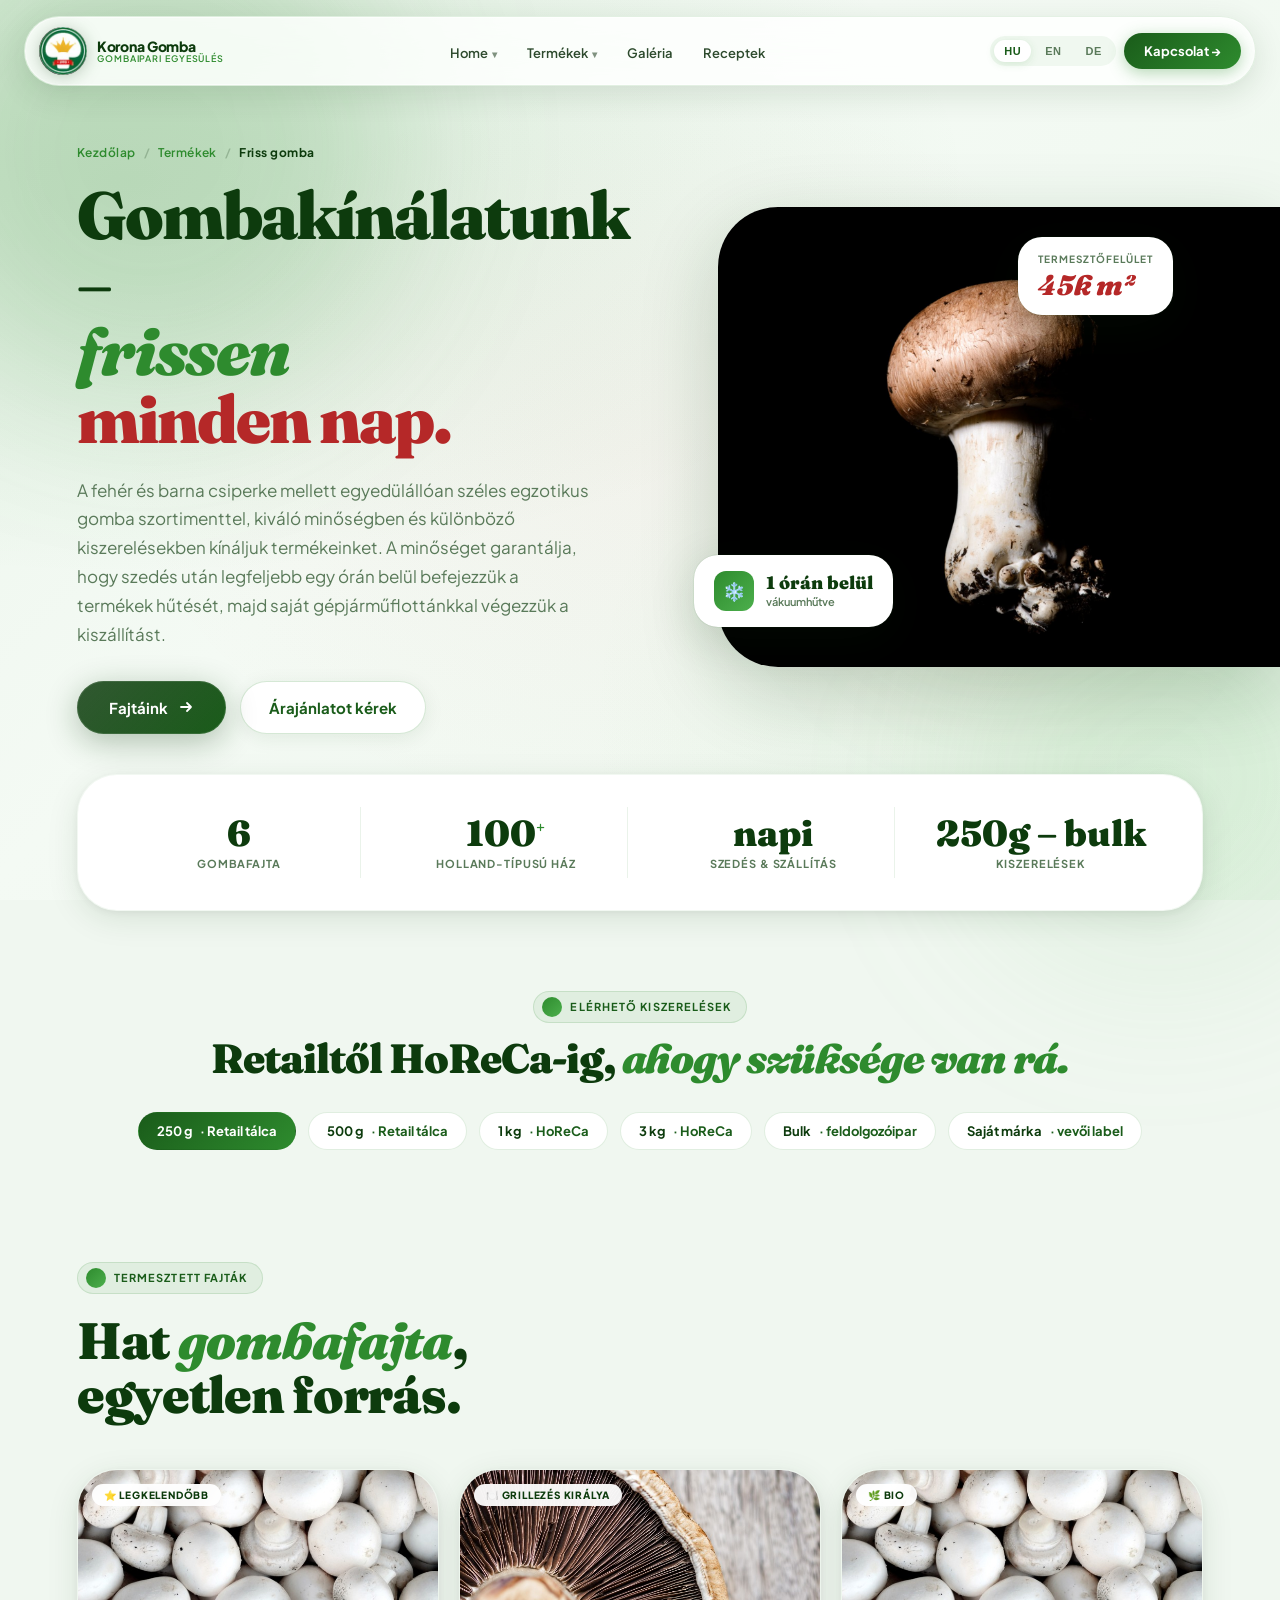
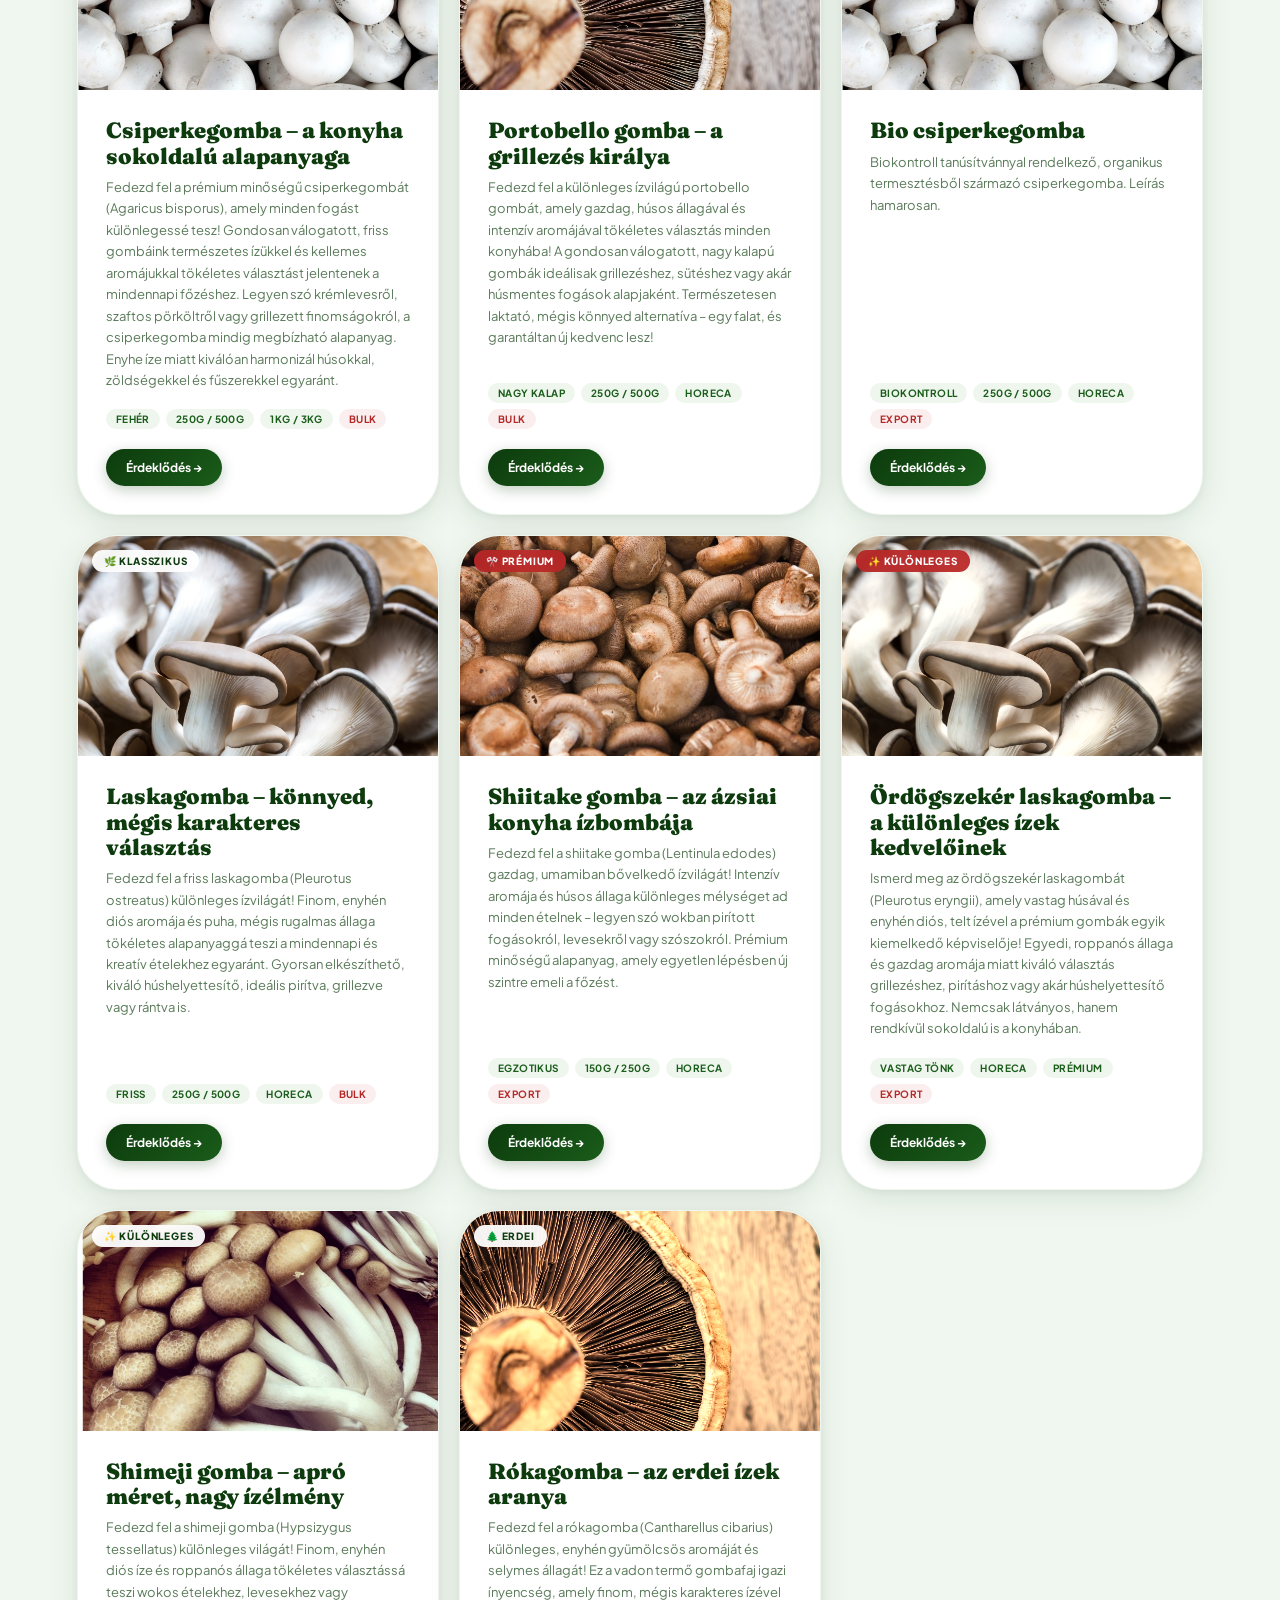
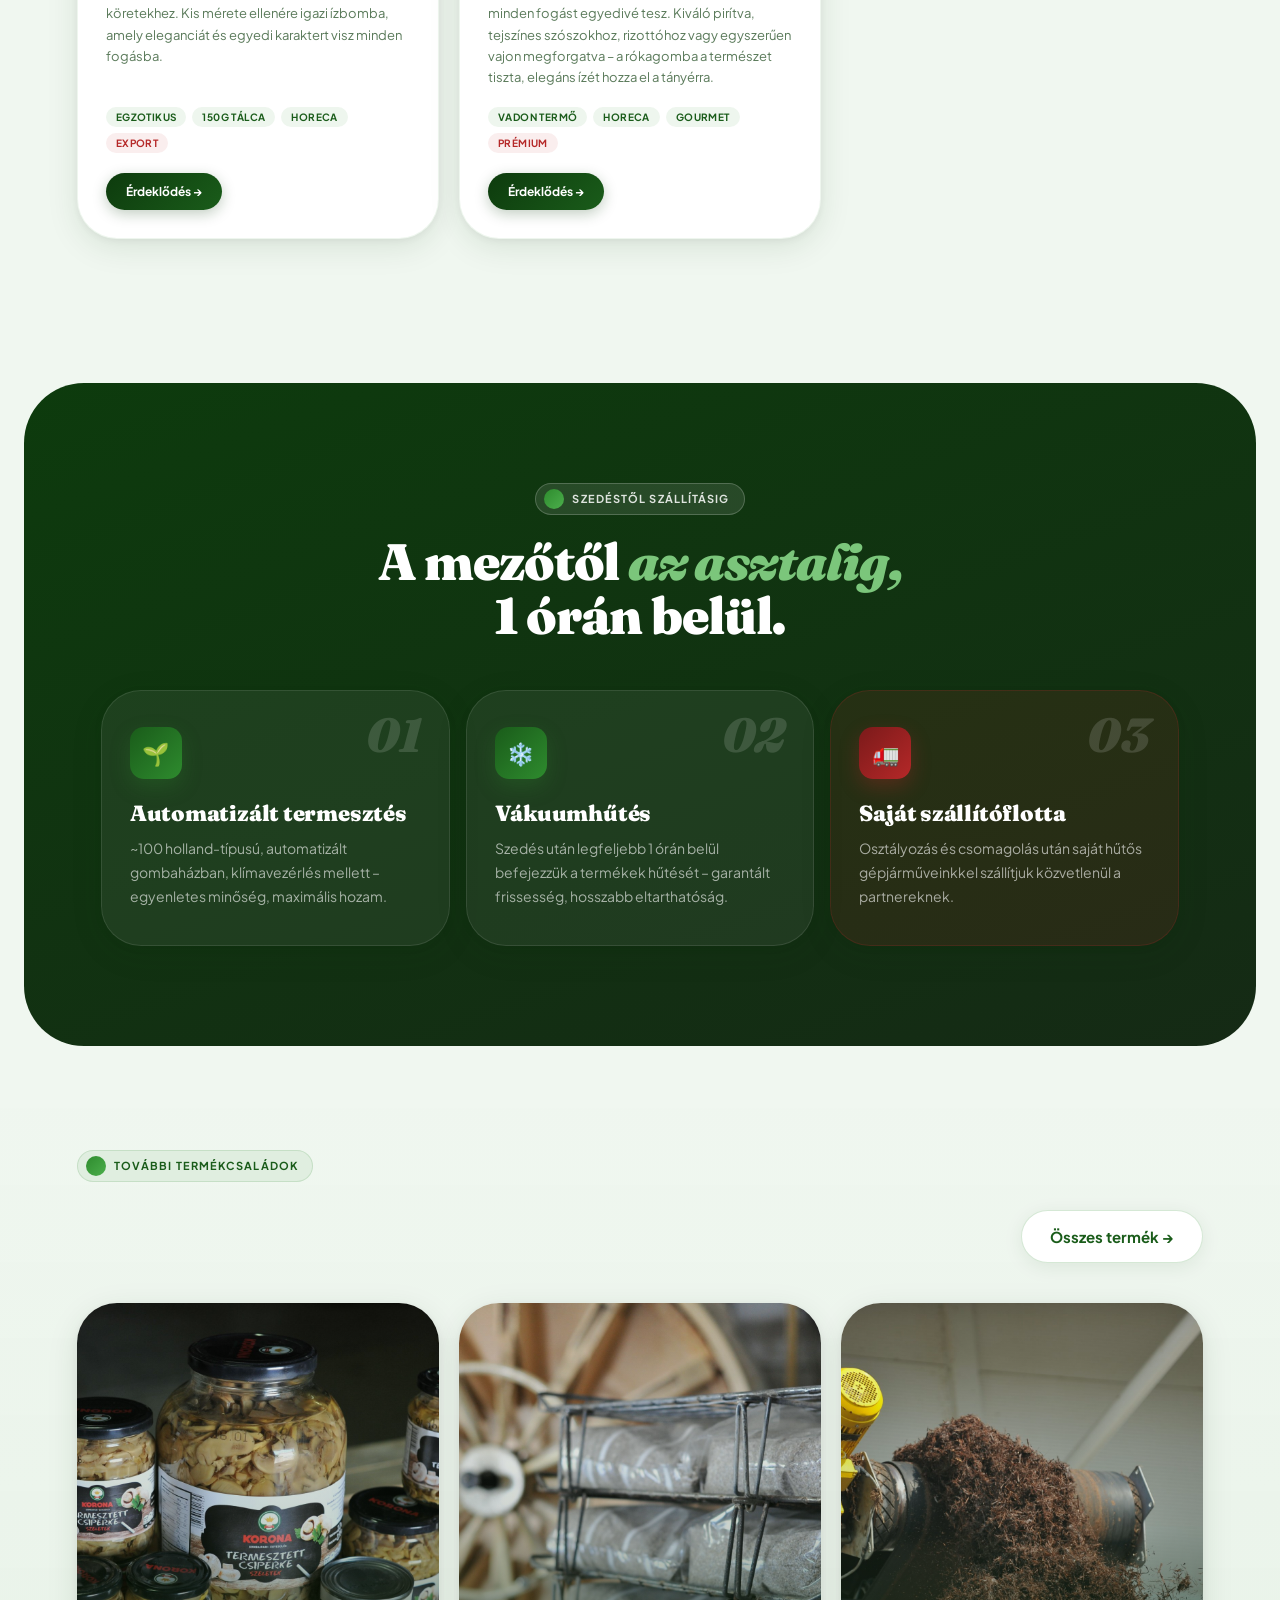
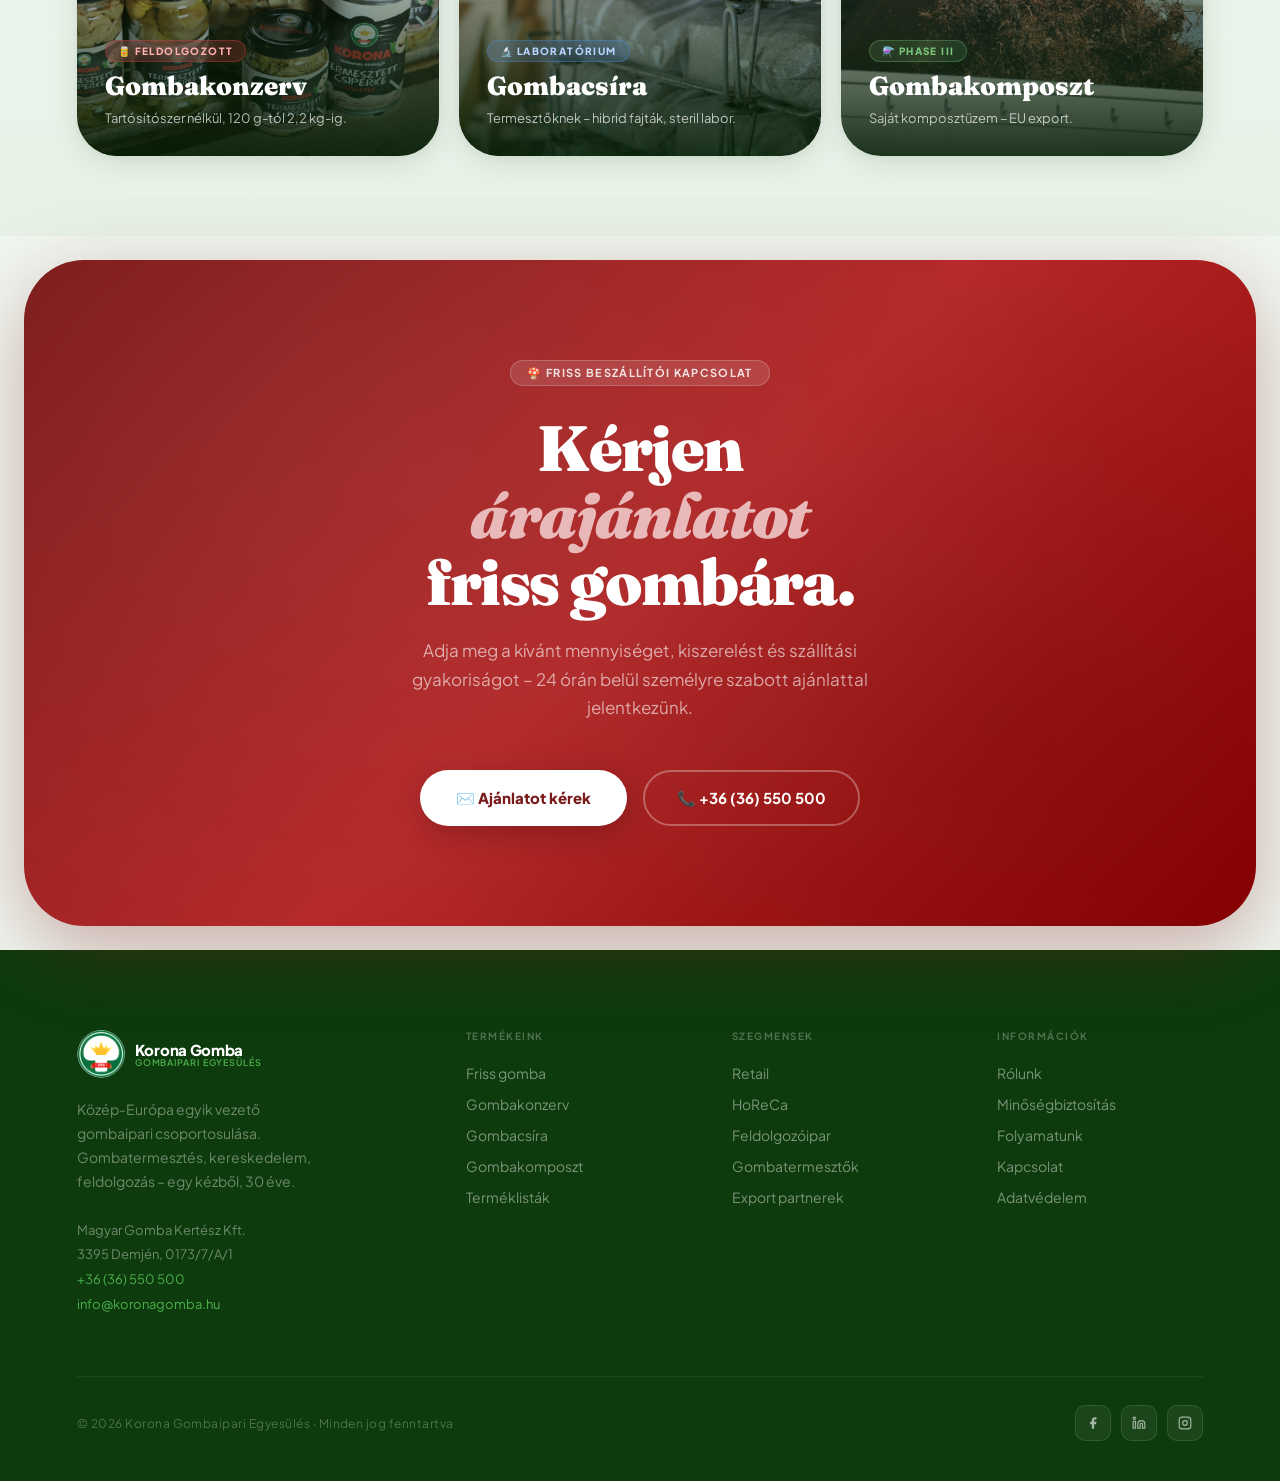
==== commit 670027bb: "Frissitesek" ====
--- a/friss-gomba.html
+++ b/friss-gomba.html
@@ -20,11 +20,13 @@
 <div class="orb orb-3"></div>
 
 <div class="mobile-menu" id="mobileMenu">
+  <a href="index.html">Home</a>
   <a href="termekek.html">Termékek</a>
   <a href="rolunk.html">Rólunk</a>
-  <a href="miert-mi.html">Miért mi?</a>
-  <a href="partnerek.html">Partnerek</a>
-  <a href="kapcsolat.html" class="m-cta">Kapcsolat →</a>
+  <a href="cegtortenet.html">Cégtörténet</a>
+  <a href="fenntarthato-jovo.html">Fenntartható jövő</a>
+  <a href="tarsadalmi-felelossegvallalas.html">Felelősségvállalás</a>
+  <a href="kapcsolat.html" class="m-cta">Kontakt →</a>
 </div>
 
 <nav id="nav">
@@ -36,10 +38,28 @@
     </div>
   </a>
   <ul class="nav-links">
-    <li><a href="termekek.html">Termékek</a></li>
-    <li><a href="rolunk.html">Rólunk</a></li>
-    <li><a href="miert-mi.html">Miért mi?</a></li>
-    <li><a href="partnerek.html">Partnerek</a></li>
+    <li class="has-dropdown">
+      <a href="index.html">Home</a>
+      <ul class="nav-dropdown">
+        <li><a href="rolunk.html">Rólunk</a></li>
+        <li><a href="cegtortenet.html">Cégtörténet</a></li>
+        <li><a href="minosegbiztositas.html">Minőségbiztosítás</a></li>
+        <li><a href="fenntarthato-jovo.html">Fenntartható jövő</a></li>
+        <li><a href="tarsadalmi-felelossegvallalas.html">Társadalmi felelősségvállalás</a></li>
+        <li><a href="karrier.html">Karrier</a></li>
+      </ul>
+    </li>
+    <li class="has-dropdown">
+      <a href="termekek.html">Termékek</a>
+      <ul class="nav-dropdown">
+        <li><a href="gombacsira.html">Gombacsíra</a></li>
+        <li><a href="gombakomposzt.html">Gombakomposzt</a></li>
+        <li><a href="friss-gomba.html">Friss gomba</a></li>
+        <li><a href="gombakonzerv.html">Konzervgomba</a></li>
+      </ul>
+    </li>
+    <li><a href="#">Galéria</a></li>
+    <li><a href="#">Receptek</a></li>
   </ul>
   <div class="nav-right">
     <div class="nav-lang">
@@ -62,9 +82,9 @@
       <span class="breadcrumb-sep">/</span>
       <span class="breadcrumb-current">Friss gomba</span>
     </div>
-    <h1>Friss <span class="italic">magyar</span><br>gomba,<br><span class="red">minden nap.</span></h1>
+    <h1>Gombakínálatunk –<br><span class="italic">frissen</span><br><span class="red">minden nap.</span></h1>
     <p class="subhero-lead">
-      Fehér és barna csiperke, laskagomba, portobello, shiitake és shimeji – 45.000 m²-en termesztve, szedés után 1 órán belül vákuumhűtve, saját hűtős flottával szállítva.
+      A fehér és barna csiperke mellett egyedülállóan széles egzotikus gomba szortimenttel, kiváló minőségben és különböző kiszerelésekben kínáljuk termékeinket. A minőséget garantálja, hogy szedés után legfeljebb egy órán belül befejezzük a termékek hűtését, majd saját gépjárműflottánkkal végezzük a kiszállítást.
     </p>
     <div class="subhero-actions">
       <a href="#fajtak" class="btn-primary">
@@ -134,8 +154,8 @@
         <span class="variant-overlay-tag">⭐ Legkelendőbb</span>
       </div>
       <div class="variant-body">
-        <div class="variant-name">Fehér csiperkegomba</div>
-        <p class="variant-desc">A klasszikus, legismertebb gombafajta. Kellemes ízvilág, univerzális felhasználás – nyersen, pörköltben, levesben, pizzán egyaránt.</p>
+        <div class="variant-name">Csiperkegomba – a konyha sokoldalú alapanyaga</div>
+        <p class="variant-desc">Fedezd fel a prémium minőségű csiperkegombát (Agaricus bisporus), amely minden fogást különlegessé tesz! Gondosan válogatott, friss gombáink természetes ízükkel és kellemes aromájukkal tökéletes választást jelentenek a mindennapi főzéshez. Legyen szó krémlevesről, szaftos pörköltről vagy grillezett finomságokról, a csiperkegomba mindig megbízható alapanyag. Enyhe íze miatt kiválóan harmonizál húsokkal, zöldségekkel és fűszerekkel egyaránt.</p>
         <div class="variant-specs">
           <span class="variant-spec">Fehér</span>
           <span class="variant-spec">250g / 500g</span>
@@ -146,34 +166,53 @@
       </div>
     </div>
 
-    <!-- BARNA CSIPERKE -->
-    <div class="variant-card reveal reveal-d1">
-      <div class="variant-img-wrap">
-        <img src="assets/img/csiperke.jpg" alt="Barna csiperke" style="filter:sepia(.3) brightness(.88)">
-        <span class="variant-overlay-tag">🌿 Prémium</span>
-      </div>
-      <div class="variant-body">
-        <div class="variant-name">Barna csiperkegomba</div>
-        <p class="variant-desc">A fehér csiperke érettebb, intenzívebb ízű változata. Határozottabb aroma, feszesebb textúra – kedvelt alapanyag HoReCa konyhákban.</p>
-        <div class="variant-specs">
-          <span class="variant-spec">Barna</span>
+    <!-- PORTOBELLO -->
+    <div class="variant-card reveal reveal-d1" id="portobello">
+      <div class="variant-img-wrap">
+        <img src="assets/img/porto.jpg" alt="Portobello">
+        <span class="variant-overlay-tag">🍽️ Grillezés királya</span>
+      </div>
+      <div class="variant-body">
+        <div class="variant-name">Portobello gomba – a grillezés királya</div>
+        <p class="variant-desc">Fedezd fel a különleges ízvilágú portobello gombát, amely gazdag, húsos állagával és intenzív aromájával tökéletes választás minden konyhába! A gondosan válogatott, nagy kalapú gombák ideálisak grillezéshez, sütéshez vagy akár húsmentes fogások alapjaként. Természetesen laktató, mégis könnyed alternatíva – egy falat, és garantáltan új kedvenc lesz!</p>
+        <div class="variant-specs">
+          <span class="variant-spec">Nagy kalap</span>
           <span class="variant-spec">250g / 500g</span>
-          <span class="variant-spec">1kg / 3kg</span>
+          <span class="variant-spec">HoReCa</span>
           <span class="variant-spec red">Bulk</span>
         </div>
         <a href="kapcsolat.html" class="variant-cta">Érdeklődés →</a>
       </div>
     </div>
 
+    <!-- BIO CSIPERKE -->
+    <div class="variant-card reveal reveal-d2">
+      <div class="variant-img-wrap">
+        <img src="assets/img/csiperke.jpg" alt="Bio csiperkegomba" style="filter:hue-rotate(5deg) saturate(1.1)">
+        <span class="variant-overlay-tag">🌿 Bio</span>
+      </div>
+      <div class="variant-body">
+        <div class="variant-name">Bio csiperkegomba</div>
+        <p class="variant-desc">Biokontroll tanúsítvánnyal rendelkező, organikus termesztésből származó csiperkegomba. Leírás hamarosan.</p>
+        <div class="variant-specs">
+          <span class="variant-spec">Biokontroll</span>
+          <span class="variant-spec">250g / 500g</span>
+          <span class="variant-spec">HoReCa</span>
+          <span class="variant-spec red">Export</span>
+        </div>
+        <a href="kapcsolat.html" class="variant-cta">Érdeklődés →</a>
+      </div>
+    </div>
+
     <!-- LASKA -->
-    <div class="variant-card reveal reveal-d2" id="laska">
+    <div class="variant-card reveal" id="laska">
       <div class="variant-img-wrap">
         <img src="assets/img/laska.jpg" alt="Laskagomba">
         <span class="variant-overlay-tag">🌿 Klasszikus</span>
       </div>
       <div class="variant-body">
-        <div class="variant-name">Laskagomba</div>
-        <p class="variant-desc">Selymes állag, enyhén diós íz. Sokoldalúan felhasználható – sült, párolt, levesbe vagy rizottóhoz egyaránt kiváló.</p>
+        <div class="variant-name">Laskagomba – könnyed, mégis karakteres választás</div>
+        <p class="variant-desc">Fedezd fel a friss laskagomba (Pleurotus ostreatus) különleges ízvilágát! Finom, enyhén diós aromája és puha, mégis rugalmas állaga tökéletes alapanyaggá teszi a mindennapi és kreatív ételekhez egyaránt. Gyorsan elkészíthető, kiváló húshelyettesítő, ideális pirítva, grillezve vagy rántva is.</p>
         <div class="variant-specs">
           <span class="variant-spec">Friss</span>
           <span class="variant-spec">250g / 500g</span>
@@ -185,14 +224,14 @@
     </div>
 
     <!-- SHIITAKE -->
-    <div class="variant-card reveal" id="shiitake">
+    <div class="variant-card reveal reveal-d1" id="shiitake">
       <div class="variant-img-wrap">
         <img src="assets/img/shiita.jpg" alt="Shiitake">
         <span class="variant-overlay-tag red">🎌 Prémium</span>
       </div>
       <div class="variant-body">
-        <div class="variant-name">Shiitake</div>
-        <p class="variant-desc">Gazdag umami íz, a japán konyha alapanyaga. Egészségvédő hatásairól ismert, növekvő kereslettel hazánkban és külföldön egyaránt.</p>
+        <div class="variant-name">Shiitake gomba – az ázsiai konyha ízbombája</div>
+        <p class="variant-desc">Fedezd fel a shiitake gomba (Lentinula edodes) gazdag, umamiban bővelkedő ízvilágát! Intenzív aromája és húsos állaga különleges mélységet ad minden ételnek – legyen szó wokban pirított fogásokról, levesekről vagy szószokról. Prémium minőségű alapanyag, amely egyetlen lépésben új szintre emeli a főzést.</p>
         <div class="variant-specs">
           <span class="variant-spec">Egzotikus</span>
           <span class="variant-spec">150g / 250g</span>
@@ -203,39 +242,58 @@
       </div>
     </div>
 
-    <!-- PORTOBELLO -->
-    <div class="variant-card reveal reveal-d1" id="portobello">
-      <div class="variant-img-wrap">
-        <img src="assets/img/porto.jpg" alt="Portobello">
-        <span class="variant-overlay-tag">🍽️ HoReCa</span>
-      </div>
-      <div class="variant-body">
-        <div class="variant-name">Portobello</div>
-        <p class="variant-desc">A barna csiperke teljesen kinyílt, érett változata. Gazdag, húsos textúra – éttermek és home cook-ok kedvence grillezve, töltve.</p>
-        <div class="variant-specs">
-          <span class="variant-spec">XL csiperke</span>
-          <span class="variant-spec">250g / 500g</span>
-          <span class="variant-spec">Tálcás</span>
-          <span class="variant-spec red">Bulk</span>
+    <!-- ÖRDÖGSZEKÉR LASKA -->
+    <div class="variant-card reveal reveal-d2">
+      <div class="variant-img-wrap">
+        <img src="assets/img/laska.jpg" alt="Ördögszekér laskagomba" style="filter:sepia(.2)">
+        <span class="variant-overlay-tag red">✨ Különleges</span>
+      </div>
+      <div class="variant-body">
+        <div class="variant-name">Ördögszekér laskagomba – a különleges ízek kedvelőinek</div>
+        <p class="variant-desc">Ismerd meg az ördögszekér laskagombát (Pleurotus eryngii), amely vastag húsával és enyhén diós, telt ízével a prémium gombák egyik kiemelkedő képviselője! Egyedi, roppanós állaga és gazdag aromája miatt kiváló választás grillezéshez, pirításhoz vagy akár húshelyettesítő fogásokhoz. Nemcsak látványos, hanem rendkívül sokoldalú is a konyhában.</p>
+        <div class="variant-specs">
+          <span class="variant-spec">Vastag tönk</span>
+          <span class="variant-spec">HoReCa</span>
+          <span class="variant-spec">Prémium</span>
+          <span class="variant-spec red">Export</span>
         </div>
         <a href="kapcsolat.html" class="variant-cta">Érdeklődés →</a>
       </div>
     </div>
 
     <!-- SHIMEJI -->
-    <div class="variant-card reveal reveal-d2" id="shimeji">
+    <div class="variant-card reveal" id="shimeji">
       <div class="variant-img-wrap">
         <img src="assets/img/shimeji.jpg" alt="Shimeji">
-        <span class="variant-overlay-tag red">✨ Különleges</span>
-      </div>
-      <div class="variant-body">
-        <div class="variant-name">Shimeji</div>
-        <p class="variant-desc">Különleges megjelenés, csokros elrendezés, ropogós textúra. Ázsiai konyha alapanyaga – woki fogásokhoz, tempurához, levesekhez.</p>
+        <span class="variant-overlay-tag">✨ Különleges</span>
+      </div>
+      <div class="variant-body">
+        <div class="variant-name">Shimeji gomba – apró méret, nagy ízélmény</div>
+        <p class="variant-desc">Fedezd fel a shimeji gomba (Hypsizygus tessellatus) különleges világát! Finom, enyhén diós íze és roppanós állaga tökéletes választássá teszi wokos ételekhez, levesekhez vagy köretekhez. Kis mérete ellenére igazi ízbomba, amely eleganciát és egyedi karaktert visz minden fogásba.</p>
         <div class="variant-specs">
           <span class="variant-spec">Egzotikus</span>
           <span class="variant-spec">150g tálca</span>
           <span class="variant-spec">HoReCa</span>
           <span class="variant-spec red">Export</span>
+        </div>
+        <a href="kapcsolat.html" class="variant-cta">Érdeklődés →</a>
+      </div>
+    </div>
+
+    <!-- RÓKAGOMBA -->
+    <div class="variant-card reveal reveal-d1">
+      <div class="variant-img-wrap">
+        <img src="assets/img/porto.jpg" alt="Rókagomba" style="filter:sepia(.6) saturate(2) hue-rotate(-10deg)">
+        <span class="variant-overlay-tag">🌲 Erdei</span>
+      </div>
+      <div class="variant-body">
+        <div class="variant-name">Rókagomba – az erdei ízek aranya</div>
+        <p class="variant-desc">Fedezd fel a rókagomba (Cantharellus cibarius) különleges, enyhén gyümölcsös aromáját és selymes állagát! Ez a vadon termő gombafaj igazi ínyencség, amely finom, mégis karakteres ízével minden fogást egyedivé tesz. Kiváló pirítva, tejszínes szószokhoz, rizottóhoz vagy egyszerűen vajon megforgatva – a rókagomba a természet tiszta, elegáns ízét hozza el a tányérra.</p>
+        <div class="variant-specs">
+          <span class="variant-spec">Vadon termő</span>
+          <span class="variant-spec">HoReCa</span>
+          <span class="variant-spec">Gourmet</span>
+          <span class="variant-spec red">Prémium</span>
         </div>
         <a href="kapcsolat.html" class="variant-cta">Érdeklődés →</a>
       </div>
--- a/assets/css/style.css
+++ b/assets/css/style.css
@@ -28,6 +28,24 @@
 .nav-links{display:flex;align-items:center;gap:2px;list-style:none}
 .nav-links a{padding:8px 14px;border-radius:100px;font-size:13px;font-weight:600;color:var(--text2);text-decoration:none;transition:all .2s;white-space:nowrap}
 .nav-links a:hover{background:rgba(46,139,46,.08);color:var(--g2)}
+/* Dropdown nav */
+.nav-links li{position:relative}
+.nav-links li.has-dropdown>a::after{content:'▾';font-size:10px;margin-left:4px;opacity:.6}
+.nav-dropdown{
+  display:none;position:absolute;top:calc(100% + 8px);left:50%;transform:translateX(-50%);
+  background:white;border-radius:14px;box-shadow:0 8px 40px rgba(13,59,13,.18),0 0 0 1px rgba(46,139,46,.08);
+  padding:8px;min-width:220px;z-index:300;list-style:none;
+  animation:dropFade .18s ease both;
+}
+@keyframes dropFade{from{opacity:0;transform:translateX(-50%) translateY(-6px)}to{opacity:1;transform:translateX(-50%) translateY(0)}}
+.nav-dropdown li{width:100%}
+.nav-dropdown a{
+  display:block;padding:9px 14px;border-radius:8px;font-size:13px;font-weight:600;
+  color:var(--g1);text-decoration:none;transition:all .18s;white-space:nowrap;background:transparent!important;
+}
+.nav-dropdown a:hover{background:rgba(46,139,46,.07)!important;color:var(--g2)}
+.nav-links li.has-dropdown:hover .nav-dropdown,
+.nav-links li.has-dropdown:focus-within .nav-dropdown{display:block}
 .nav-right{display:flex;align-items:center;gap:8px}
 .nav-lang{display:flex;align-items:center;gap:4px;background:rgba(46,139,46,.06);border-radius:100px;padding:4px}
 .lang-btn{padding:5px 10px;border-radius:100px;font-size:11px;font-weight:700;color:var(--text3);cursor:pointer;transition:all .2s;letter-spacing:.05em;border:none;background:transparent}
